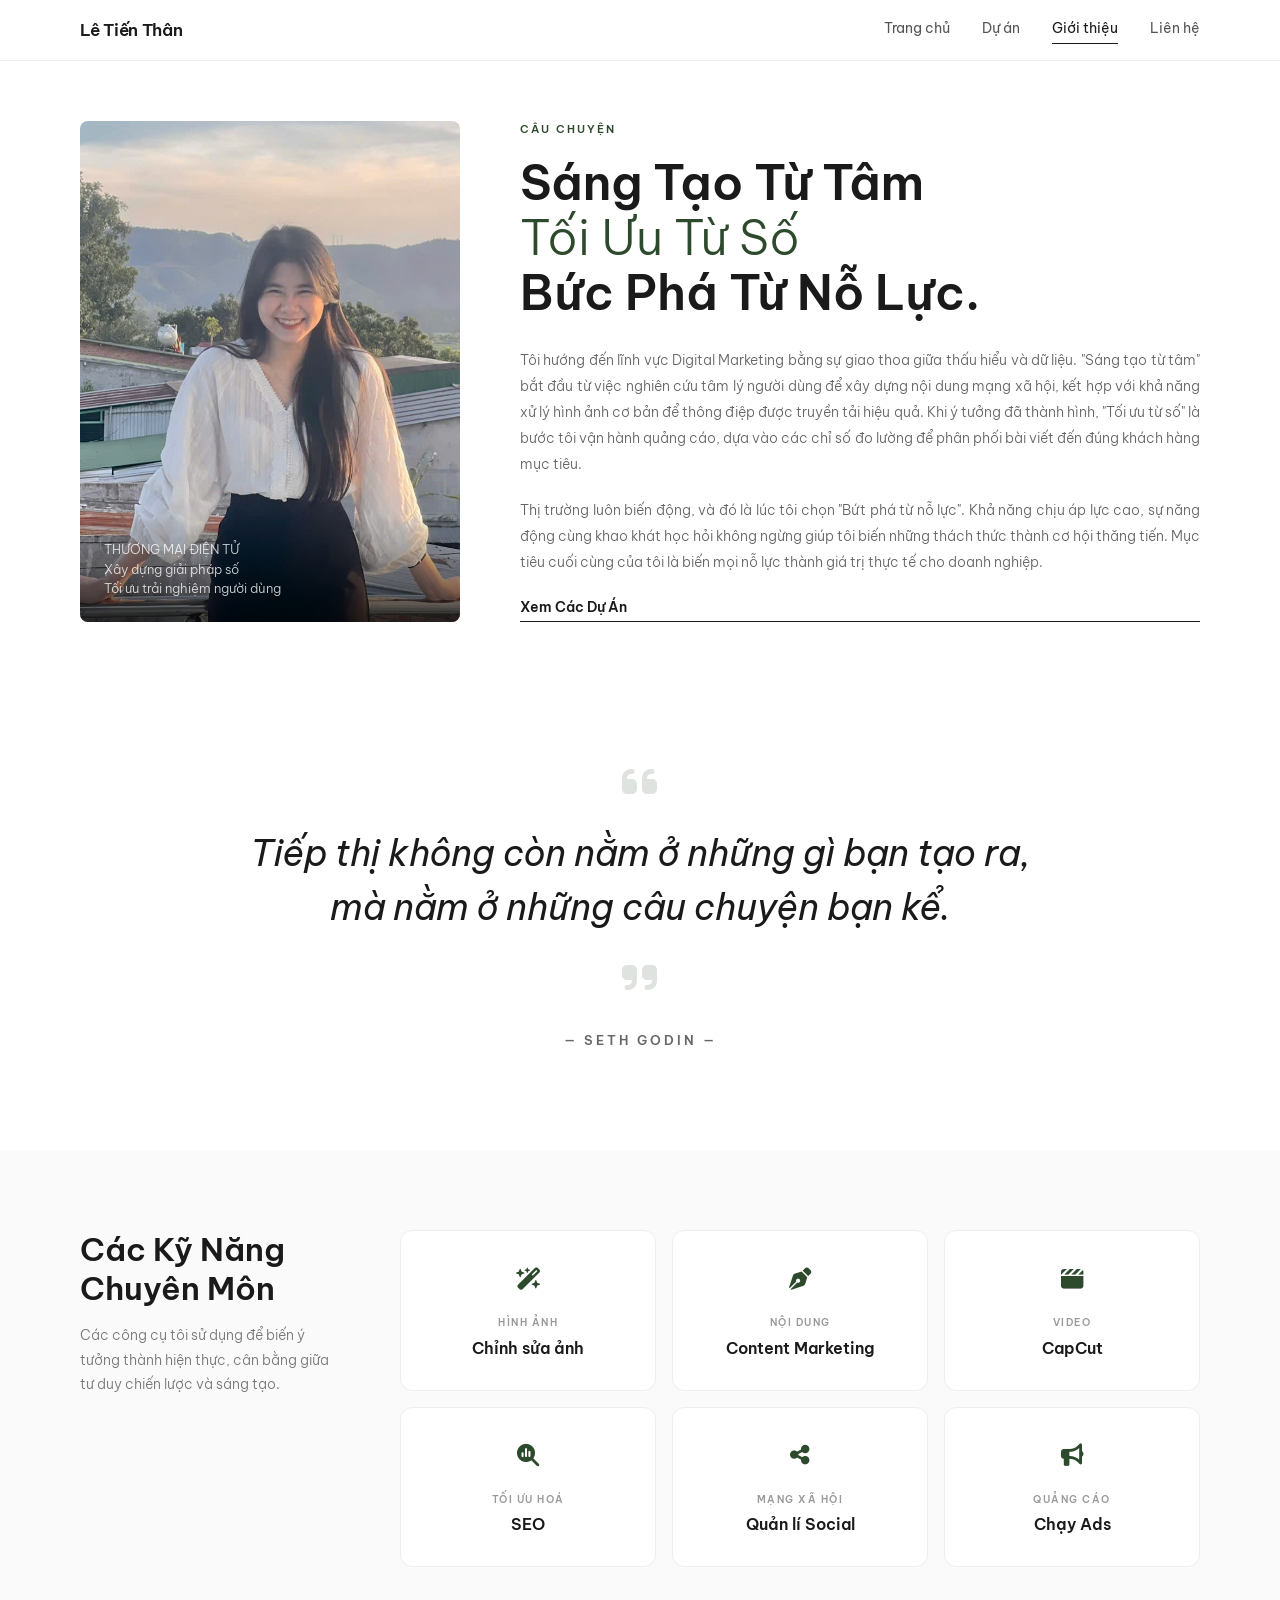
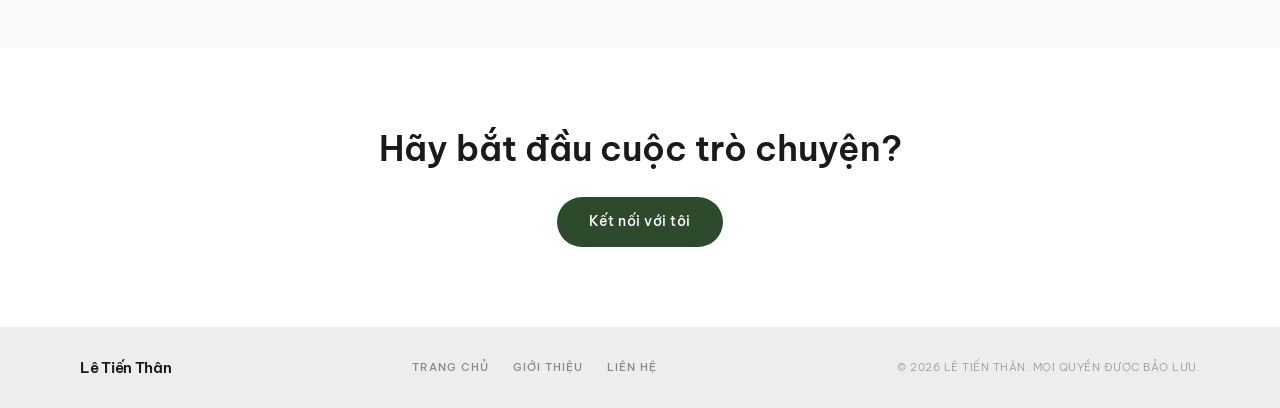
==== about.html @ c331eaaa "Update" ====
<!DOCTYPE html>
<html lang="vi">

<head>
  <meta charset="UTF-8">
  <meta name="viewport" content="width=device-width, initial-scale=1.0">
  <meta name="description" content="Giới thiệu về Lê Tiến Thân - Sinh viên Thương mại điện tử tại HCMUTE">
  <title>Lê Tiến Thân | Giới Thiệu</title>
  <link rel="stylesheet" href="https://cdnjs.cloudflare.com/ajax/libs/font-awesome/6.5.1/css/all.min.css"
    crossorigin="anonymous" referrerpolicy="no-referrer" />
  <link rel="stylesheet" href="styles.css">
  <script src="script.js" defer></script>
</head>

<body>

  <!-- HEADER -->
  <header class="header">
    <div class="container">
      <a href="index.html" class="logo">Lê Tiến Thân</a>
      <nav class="nav">
        <a href="index.html">Trang chủ</a>
        <a href="index.html#projects">Dự án</a>
        <a href="about.html" class="active">Giới thiệu</a>
        <a href="contact.html">Liên hệ</a>
      </nav>
      <button class="menu-toggle" type="button" aria-expanded="false" aria-label="Mở menu điều hướng">
        <span></span>
        <span></span>
        <span></span>
      </button>
    </div>
  </header>

  <!-- HERO ABOUT -->
  <section class="hero-about reveal">
    <div class="container">
      <div class="about-image">
        <!-- Thay ảnh: đặt file vào folder images/ và cập nhật src -->
        <img src="images/about.png" alt="Lê Tiến Thân" onerror="this.style.display='none'">
        <div class="about-image-overlay">
          <p>THƯƠNG MẠI ĐIỆN TỬ</p>
          <p>Xây dựng giải pháp số</p>
          <p>Tối ưu trải nghiệm người dùng</p>
        </div>
      </div>
      <div class="about-content">
        <span class="label-text">Câu Chuyện</span>
        <h1>Sáng Tạo Từ Tâm<br><em>Tối Ưu Từ Số</em><br>Bức Phá Từ Nỗ Lực.</h1>
        <p class="description">
          Tôi hướng đến lĩnh vực Digital Marketing bằng sự giao thoa giữa thấu hiểu và dữ liệu.
          "Sáng tạo từ tâm" bắt đầu từ việc nghiên cứu tâm lý người dùng để xây dựng nội dung mạng xã hội, kết hợp với
          khả năng xử lý hình ảnh
          cơ bản để thông điệp được truyền tải hiệu quả. Khi ý tưởng đã thành hình, "Tối ưu từ số" là bước tôi vận hành
          quảng cáo, dựa vào các chỉ số đo lường để phân phối bài viết đến đúng khách hàng mục tiêu.
        </p>
        <p class="description">
          Thị trường luôn biến động, và đó là lúc tôi chọn "Bứt phá từ nỗ lực". Khả năng chịu áp lực cao, sự năng động
          cùng khao khát học hỏi không ngừng giúp tôi biến những thách thức thành cơ hội thăng tiến.
          Mục tiêu cuối cùng của tôi là biến mọi nỗ lực thành giá trị thực tế cho doanh nghiệp.
        </p>
        <a href="index.html#projects" class="view-link">Xem Các Dự Án</a>
      </div>
    </div>
  </section>

  <!-- QUOTE MANIFESTO -->
  <section class="quote-section reveal" style="padding: 60px 0 100px; text-align: center;">
    <div class="container" style="max-width: 900px; margin: 0 auto;">
      <i class="fa-solid fa-quote-left" style="font-size: 2.5rem; color: #2d4a2d; margin-bottom: 24px; opacity: 0.15; display: block;"></i>
      <h2 style="font-family: 'Be Vietnam Pro', serif; font-size: 2.25rem; line-height: 1.5; font-weight: 400; font-style: italic; color: #1a1a1a; margin-bottom: 24px;">
        Tiếp thị không còn nằm ở những gì bạn tạo ra, mà nằm ở những câu chuyện bạn kể.
      </h2>
      <i class="fa-solid fa-quote-right" style="font-size: 2.5rem; color: #2d4a2d; margin-bottom: 32px; opacity: 0.15; display: block;"></i>
      <p style="font-size: 0.8rem; letter-spacing: 3px; text-transform: uppercase; color: #666; font-weight: 600;">— Seth Godin —</p>
    </div>
  </section>

  <!-- SKILLS -->
  <section class="skills-section reveal">
    <div class="container">
      <div class="skills-intro">
        <h2>Các Kỹ Năng Chuyên Môn</h2>
        <p>Các công cụ tôi sử dụng để biến ý tưởng thành hiện thực, cân bằng giữa tư duy chiến lược và sáng tạo.</p>
      </div>
      <div class="skills-grid">

        <div class="skill-card">
          <div class="skill-icon"><i class="fa-solid fa-wand-magic-sparkles"></i></div>
          <div class="skill-label">Hình ảnh</div>
          <div class="skill-name">Chỉnh sửa ảnh</div>
        </div>

        <div class="skill-card">
          <div class="skill-icon"><i class="fa-solid fa-pen-nib"></i></div>
          <div class="skill-label">Nội dung</div>
          <div class="skill-name">Content Marketing</div>
        </div>

        <div class="skill-card">
          <div class="skill-icon"><i class="fa-solid fa-clapperboard"></i></div>
          <div class="skill-label">Video</div>
          <div class="skill-name">CapCut</div>
        </div>

        <div class="skill-card">
          <div class="skill-icon"><i class="fa-solid fa-magnifying-glass-chart"></i></div>
          <div class="skill-label">Tối ưu hoá</div>
          <div class="skill-name">SEO</div>
        </div>

        <div class="skill-card">
          <div class="skill-icon"><i class="fa-solid fa-share-nodes"></i></div>
          <div class="skill-label">Mạng xã hội</div>
          <div class="skill-name">Quản lí Social</div>
        </div>

        <div class="skill-card">
          <div class="skill-icon"><i class="fa-solid fa-bullhorn"></i></div>
          <div class="skill-label">Quảng cáo</div>
          <div class="skill-name">Chạy Ads</div>
        </div>

      </div>
    </div>
  </section>

  <!-- CTA -->
  <section class="cta-section reveal">
    <div class="container">
      <h2>Hãy bắt đầu cuộc trò chuyện?</h2>
      <a href="contact.html" class="btn-primary">Kết nối với tôi</a>
    </div>
  </section>

  <!-- FOOTER -->
  <footer class="footer">
    <div class="container">
      <span class="footer-logo">Lê Tiến Thân</span>
      <div class="footer-links">
        <a href="index.html">Trang chủ</a>
        <a href="about.html">Giới thiệu</a>
        <a href="contact.html">Liên hệ</a>
      </div>
      <span class="footer-copyright">© 2026 LÊ TIẾN THÂN. MỌI QUYỀN ĐƯỢC BẢO LƯU.</span>
    </div>
  </footer>

  <!-- BACK TO TOP -->
  <button class="back-to-top" id="back-to-top" aria-label="Quay lại đầu trang">
    <i class="fa-solid fa-arrow-up"></i>
  </button>

</body>

</html>
---- styles.css ----
/* ===== RESET & BASE ===== */
@import url('https://fonts.googleapis.com/css2?family=Be+Vietnam+Pro:ital,wght@0,300;0,400;0,500;0,600;0,700;1,300;1,400&display=swap');

*,
*::before,
*::after {
  margin: 0;
  padding: 0;
  box-sizing: border-box;
}

html {
  scroll-behavior: smooth;
}

body {
  font-family: 'Be Vietnam Pro', sans-serif;
  font-size: 16px;
  line-height: 1.6;
  color: #1a1a1a;
  background-color: #ffffff;
  font-weight: 300;
  -webkit-font-smoothing: antialiased;
}

a {
  text-decoration: none;
  color: inherit;
  transition: color 0.3s ease;
}

img {
  max-width: 100%;
  height: auto;
  display: block;
}

ul,
ol {
  list-style: none;
}

button {
  cursor: pointer;
  border: none;
  background: none;
  font-family: inherit;
}

input,
textarea {
  font-family: inherit;
  outline: none;
}

/* ===== TYPOGRAPHY ===== */
h1,
h2,
h3,
h4,
h5,
h6 {
  font-family: 'Be Vietnam Pro', sans-serif;
  font-weight: 600;
  line-height: 1.2;
}

h1 {
  font-size: 3.5rem;
}

h2 {
  font-size: 2.5rem;
}

h3 {
  font-size: 1.5rem;
}

h4 {
  font-size: 1.125rem;
}

.serif-italic {
  font-family: 'Be Vietnam Pro', sans-serif;
  font-weight: 300;
  font-style: italic;
  color: #2d4a2d;
}

.label-text {
  font-size: 0.7rem;
  font-weight: 600;
  letter-spacing: 2px;
  text-transform: uppercase;
  color: #2d4a2d;
}

/* ===== CONTAINER ===== */
.container {
  max-width: 1200px;
  margin: 0 auto;
  padding: 0 40px;
}

/* ===== HEADER / NAV ===== */
.header {
  position: sticky;
  top: 0;
  z-index: 100;
  background: #fff;
  border-bottom: 1px solid #eee;
}

.header .container {
  display: flex;
  justify-content: space-between;
  align-items: center;
  height: 60px;
  position: relative;
}

.logo {
  font-family: 'Be Vietnam Pro', sans-serif;
  font-size: 1.05rem;
  font-weight: 600;
  letter-spacing: -0.3px;
  color: #1a1a1a;
  display: inline-block;
  white-space: nowrap;
  flex-shrink: 0;
}

.nav {
  display: flex;
  align-items: center;
  gap: 32px;
}

.nav a {
  font-size: 0.85rem;
  font-weight: 400;
  color: #555;
  position: relative;
  padding-bottom: 2px;
}

.nav a:hover,
.nav a.active {
  color: #1a1a1a;
}

.nav a.active::after {
  content: '';
  position: absolute;
  bottom: -2px;
  left: 0;
  right: 0;
  height: 1px;
  background: #1a1a1a;
}

.menu-toggle {
  display: none;
  flex-direction: column;
  align-items: center;
  justify-content: center;
  gap: 5px;
  cursor: pointer;
  width: 44px;
  height: 44px;
  padding: 0;
}

.menu-toggle span {
  width: 24px;
  height: 2px;
  background: #1a1a1a;
  transition: transform 0.3s ease, opacity 0.3s ease;
}

.header.menu-open .menu-toggle span:nth-child(1) {
  transform: translateY(7px) rotate(45deg);
}

.header.menu-open .menu-toggle span:nth-child(2) {
  opacity: 0;
}

.header.menu-open .menu-toggle span:nth-child(3) {
  transform: translateY(-7px) rotate(-45deg);
}

/* ===== HERO - HOME ===== */
.hero-home {
  padding: 80px 0 60px;
}

.hero-home .container {
  display: flex;
  justify-content: space-between;
  align-items: center;
  gap: 60px;
}

.hero-content {
  flex: 1;
  max-width: 500px;
}

.hero-content .label-text {
  margin-bottom: 16px;
  display: block;
}
.hero-content h1 .serif-italic {
  display: inline-block;
  white-space: nowrap;
}
.hero-content h1 {
  margin-bottom: 24px;
}

.hero-content p {
  font-size: 0.95rem;
  color: #666;
  line-height: 1.7;
  margin-bottom: 16px;
  text-align: justify;
  text-indent: 2em;
}

.hero-content p:last-of-type {
  margin-bottom: 32px;
}

.hero-image {
  flex: 0 0 440px;
  height: 560px;
  border-radius: 12px;
  overflow: hidden;
  background: linear-gradient(135deg, #3a5a3a, #5a7a5a);
  position: relative;
}

.hero-image img {
  width: 100%;
  height: 100%;
  object-fit: cover;
}

.hero-image-placeholder {
  width: 100%;
  height: 100%;
  display: flex;
  align-items: center;
  justify-content: center;
  color: rgba(255, 255, 255, 0.5);
  font-size: 0.9rem;
}

/* ===== BUTTONS ===== */
.btn-outline {
  display: inline-block;
  padding: 12px 28px;
  border: 1.5px solid #1a1a1a;
  border-radius: 30px;
  font-size: 0.85rem;
  font-weight: 500;
  color: #1a1a1a;
  transition: all 0.3s ease;
}

.btn-outline:hover {
  background: #2d4a2d;;
  color: #fff;
}

.btn-primary {
  display: inline-block;
  padding: 14px 32px;
  background: #2d4a2d;
  color: #fff;
  border-radius: 30px;
  font-size: 0.85rem;
  font-weight: 500;
  letter-spacing: 0.5px;
  transition: all 0.3s ease;
  border: none;
}

.btn-primary:hover {
  background: #1e361e;
  transform: translateY(-1px);
}

.btn-primary:disabled {
  opacity: 0.7;
  cursor: not-allowed;
  transform: none;
}

.btn-dark {
  display: inline-flex;
  align-items: center;
  gap: 10px;
  padding: 16px 32px;
  background: #1a1a1a;
  color: #fff;
  border-radius: 0;
  font-size: 0.75rem;
  font-weight: 600;
  letter-spacing: 2px;
  text-transform: uppercase;
  transition: all 0.3s ease;
  border: none;
}

.btn-dark:hover {
  background: #333;
}

/* ===== PROJECTS SECTION ===== */
.projects-section {
  padding: 80px 0;
}

.projects-header {
  display: flex;
  justify-content: space-between;
  align-items: center;
  margin-bottom: 48px;
}

.projects-header a {
  font-size: 0.75rem;
  font-weight: 600;
  letter-spacing: 1.5px;
  text-transform: uppercase;
  color: #2d4a2d;
}

.projects-header a:hover {
  text-decoration: underline;
}

.projects-grid {
  display: grid;
  grid-template-columns: 1fr 1fr;
  gap: 40px;
}

.project-card {
  transition: transform 0.3s ease;
}

.project-card:hover {
  transform: translateY(-4px);
}

.project-card-image {
  width: 100%;
  height: 260px;
  border-radius: 8px;
  overflow: hidden;
  margin-bottom: 20px;
  background: #e8e8e8;
  position: relative;
}

.project-card-image img {
  width: 100%;
  height: 100%;
  object-fit: cover;
}

.project-card-image .badge {
  position: absolute;
  top: 12px;
  left: 12px;
  background: rgba(0, 0, 0, 0.6);
  color: #fff;
  padding: 4px 10px;
  border-radius: 4px;
  font-size: 0.65rem;
  font-weight: 500;
  letter-spacing: 1px;
  text-transform: uppercase;
}

.project-card h3 {
  margin-bottom: 8px;
  font-family: 'Be Vietnam Pro', sans-serif;
  font-weight: 600;
}

.project-card p {
  font-size: 0.85rem;
  color: #777;
  line-height: 1.6;
  margin-bottom: 16px;
}

.project-tags {
  display: flex;
  gap: 8px;
  flex-wrap: wrap;
}

.tag {
  display: inline-flex;
  align-items: center;
  gap: 4px;
  padding: 5px 12px;
  border: 1px solid #ddd;
  border-radius: 20px;
  font-size: 0.72rem;
  color: #555;
}

.tag .dot {
  width: 6px;
  height: 6px;
  border-radius: 50%;
  background: #2d4a2d;
}

/* ===== NEWSLETTER SECTION ===== */
.newsletter-section {
  padding: 60px 0;
  background: #f5f5f0;
  margin: 0;
}

.newsletter-section .container {
  max-width: 600px;
}

.newsletter-section h2 {
  font-size: 2rem;
  margin-bottom: 12px;
}

.newsletter-section p {
  font-size: 0.9rem;
  color: #777;
  margin-bottom: 32px;
}

.newsletter-form {
  display: flex;
  gap: 12px;
}

.newsletter-form input {
  flex: 1;
  padding: 14px 20px;
  border: 1px solid #ccc;
  border-radius: 30px;
  font-size: 0.85rem;
  background: #fff;
}

.newsletter-form input::placeholder {
  color: #aaa;
}

/* ===== FOOTER ===== */
.footer {
  padding: 28px 0;
  border-top: 1px solid #eee;
  background: #eceeec;
}

.footer .container {
  display: flex;
  justify-content: space-between;
  align-items: center;
  flex-wrap: wrap;
  gap: 16px;
}

.footer-logo {
  font-family: 'Be Vietnam Pro', sans-serif;
  font-size: 0.95rem;
  font-weight: 600;
  letter-spacing: -0.3px;
}

.footer-links {
  display: flex;
  gap: 24px;
}

.footer-links a {
  font-size: 0.7rem;
  font-weight: 500;
  letter-spacing: 1px;
  text-transform: uppercase;
  color: #888;
}

.footer-links a:hover {
  color: #1a1a1a;
}

.footer-copyright {
  font-size: 0.7rem;
  color: #999;
  letter-spacing: 0.5px;
}

/* ===== ABOUT PAGE - HERO ===== */
.hero-about {
  padding: 60px 0 80px;
}

.hero-about .container {
  display: flex;
  gap: 60px;
  align-items: stretch;
}

.about-image {
  flex: 0 0 380px;
  border-radius: 8px;
  overflow: hidden;
  background: linear-gradient(135deg, #555, #888);
  min-height: 450px;
  position: relative;
}

.about-image img {
  width: 100%;
  height: 100%;
  object-fit: cover;
}

.about-image-overlay {
  position: absolute;
  bottom: 0;
  left: 0;
  right: 0;
  padding: 24px;
  background: linear-gradient(transparent, rgba(0, 0, 0, 0.7));
  color: #fff;
}

.about-image-overlay p {
  font-size: 0.8rem;
  color: rgba(255, 255, 255, 0.8);
  line-height: 1.5;
}

.about-content {
  flex: 1;
  display: flex;
  flex-direction: column;
  justify-content: center;
}

.about-content .label-text {
  margin-bottom: 16px;
  display: block;
}

.about-content h1 {
  font-size: 3rem;
  margin-bottom: 28px;
  line-height: 1.15;
}

.about-content h1 em {
  color: #2d4a2d;
  font-style: normal;
  font-weight: 300;
}

.about-content .description {
  font-size: 0.9rem;
  color: #666;
  line-height: 1.8;
  margin-bottom: 20px;
  text-align: justify;
}

.about-content .view-link {
  font-size: 0.9rem;
  color: #1a1a1a;
  font-weight: 600;
  border-bottom: 1.5px solid #1a1a1a;
  padding-bottom: 2px;
  text-decoration: none;
}

.about-content .view-link:hover {
  color: #2d4a2d;
}

/* ===== SKILLS SECTION ===== */
.skills-section {
  padding: 80px 0;
  background: #fafafa;
}

.skills-section .container {
  display: flex;
  gap: 60px;
  align-items: flex-start;
}

.skills-intro {
  flex: 0 0 260px;
}

.skills-intro h2 {
  font-size: 2rem;
  margin-bottom: 16px;
}

.skills-intro p {
  font-size: 0.9rem;
  color: #777;
  line-height: 1.7;
}

.skills-grid {
  flex: 1;
  display: grid;
  grid-template-columns: repeat(3, 1fr);
  gap: 16px;
}

.skill-card {
  background: #fff;
  border: 1px solid #eee;
  border-radius: 12px;
  padding: 28px;
  transition: all 0.3s ease;
  text-align: center;
}

.skill-card:hover {
  border-color: #ccc;
  transform: translateY(-2px);
  box-shadow: 0 4px 16px rgba(0, 0, 0, 0.06);
}

.skill-icon {
  width: 40px;
  height: 40px;
  display: flex;
  align-items: center;
  justify-content: center;
  margin: 0 auto 16px;
  font-size: 1.4rem;
  color: #2d4a2d;
}

.skill-card .skill-label {
  font-size: 0.65rem;
  font-weight: 600;
  letter-spacing: 1.5px;
  text-transform: uppercase;
  color: #999;
  margin-bottom: 4px;
}

.skill-card .skill-name {
  font-size: 1rem;
  font-weight: 600;
  color: #1a1a1a;
}

/* ===== CTA SECTION ===== */
.cta-section {
  padding: 80px 0;
  text-align: center;
}

.cta-section h2 {
  font-size: 2.2rem;
  margin-bottom: 28px;
}

/* ===== CONTACT PAGE - HERO ===== */
.hero-contact {
  padding: 60px 0 40px;
}

.hero-contact h1 {
  font-size: 3.5rem;
  margin-bottom: 20px;
}

.hero-contact h1 em {
  color: #2d4a2d;
}

.hero-contact p {
  font-size: 0.9rem;
  color: #666;
  max-width: 400px;
  line-height: 1.7;
}

/* ===== CONTACT FORM SECTION ===== */
.contact-section {
  padding: 40px 0 60px;
}

.contact-section .container {
  display: flex;
  gap: 60px;
}

.contact-info {
  flex: 0 0 240px;
  align-self: flex-start;
}
.contact-info {
    grid-template-columns: 1fr;
  }
.contact-block {
  margin-bottom: 36px;
}

.contact-block .label-text {
  margin-bottom: 12px;
  display: block;
}

.contact-block h3 {
  font-family: 'Be Vietnam Pro', sans-serif;
  font-size: 1.1rem;
  font-weight: 600;
  margin-bottom: 4px;
}

.contact-block p {
  font-size: 0.85rem;
  color: #777;
  line-height: 1.5;
}

.social-icons {
  display: flex;
  gap: 12px;
}

.social-icon {
  width: 40px;
  height: 40px;
  border: 1px solid #ddd;
  border-radius: 50%;
  display: flex;
  align-items: center;
  justify-content: center;
  font-size: 0.85rem;
  color: #555;
  transition: all 0.3s ease;
}

.social-icon:hover {
  border-color: #2d4a2d;
  color: #2d4a2d;
  background: #f0f5f0;
}

.contact-content {
  flex: 1;
  display: flex;
  flex-direction: column;
  gap: 24px;
}

.contact-form {
  padding: 32px;
  background: #f8f7f1;
  border: 1px solid #ece8da;
  border-radius: 16px;
}

.contact-form-intro {
  margin-bottom: 24px;
}

.contact-form-intro .label-text {
  display: block;
  margin-bottom: 12px;
}

.contact-form-intro h2 {
  font-size: 2rem;
  margin-bottom: 12px;
}

.contact-form-intro p {
  font-size: 0.9rem;
  color: #666;
  line-height: 1.7;
  max-width: 680px;
}

.form-grid {
  display: grid;
  grid-template-columns: repeat(2, minmax(0, 1fr));
  gap: 16px;
}

.form-field {
  display: flex;
  flex-direction: column;
  gap: 8px;
}

.form-field span {
  font-size: 0.8rem;
  font-weight: 500;
  color: #444;
}

.form-field input,
.form-field textarea {
  width: 100%;
  padding: 14px 16px;
  border: 1px solid #d9d4c5;
  border-radius: 12px;
  background: #fff;
  color: #1a1a1a;
  font-size: 0.92rem;
  transition: border-color 0.3s ease, box-shadow 0.3s ease;
}

.form-field input::placeholder,
.form-field textarea::placeholder {
  color: #a0a0a0;
}

.form-field input:focus,
.form-field textarea:focus {
  border-color: #2d4a2d;
  box-shadow: 0 0 0 3px rgba(45, 74, 45, 0.08);
}

.form-field textarea {
  min-height: 170px;
  resize: vertical;
}

.form-field-full {
  grid-column: 1 / -1;
}

.hidden-field {
  position: absolute;
  left: -9999px;
  width: 1px;
  height: 1px;
  overflow: hidden;
}

.form-actions {
  display: flex;
  align-items: center;
  gap: 16px;
  flex-wrap: wrap;
  margin-top: 24px;
}

.form-note {
  font-size: 0.85rem;
  color: #666;
}

.form-status {
  min-height: 24px;
  margin-top: 16px;
  font-size: 0.9rem;
  font-weight: 500;
}

.form-status[data-state="pending"] {
  color: #666;
}

.form-status[data-state="success"] {
  color: #2d4a2d;
}

.form-status[data-state="error"] {
  color: #9f2f2f;
}

.contact-cards {
  display: grid;
  grid-template-columns: repeat(3, minmax(0, 1fr));
  gap: 16px;
}

.contact-action-card {
  display: flex;
  flex-direction: column;
  align-items: flex-start;
  min-height: 220px;
  padding: 32px 24px;
  background: #fff;
  border: 1px solid #eee;
  border-radius: 12px;
  text-decoration: none;
  color: inherit;
  transition: all 0.3s ease;
}

.contact-action-card:hover {
  border-color: #2d4a2d;
  transform: translateY(-3px);
  box-shadow: 0 8px 24px rgba(0, 0, 0, 0.06);
}

.contact-card-icon {
  width: 48px;
  height: 48px;
  display: flex;
  align-items: center;
  justify-content: center;
  background: #f5f5f0;
  border-radius: 10px;
  margin-bottom: 20px;
  color: #2d4a2d;
}

.contact-action-card h3 {
  font-family: 'Be Vietnam Pro', sans-serif;
  font-size: 1rem;
  font-weight: 600;
  margin-bottom: 4px;
}

.contact-action-card p {
  font-size: 0.8rem;
  color: #888;
  margin-bottom: 20px;
  line-height: 1.4;
}

.contact-card-cta {
  margin-top: auto;
  font-size: 0.75rem;
  font-weight: 600;
  color: #2d4a2d;
  letter-spacing: 0.5px;
}

/* ===== AVAILABILITY SECTION ===== */
.availability-section {
  padding: 0 0 80px;
}

.availability-section .container {
  display: flex;
  gap: 0;
  align-items: stretch;
}

.availability-image {
  flex: 0 0 50%;
  min-height: 350px;
  background: linear-gradient(135deg, #c0c0c0, #a0a0a0);
  position: relative;
}

.availability-image img {
  width: 100%;
  height: 100%;
  object-fit: cover;
}

.availability-content {
  flex: 1;
  display: flex;
  flex-direction: column;
  justify-content: center;
  padding: 40px 60px;
}

.availability-content .label-text {
  margin-bottom: 16px;
  display: block;
}

.availability-content h2 {
  font-size: 2rem;
  margin-bottom: 20px;
  line-height: 1.3;
}

.availability-content p {
  font-size: 0.9rem;
  color: #777;
  line-height: 1.7;
}

/* ===== FORM OVERLAY / LOADING ===== */
.contact-form {
  position: relative;
}

.form-overlay {
  display: none;
  position: absolute;
  inset: 0;
  background: rgba(248, 247, 241, 0.92);
  border-radius: 16px;
  z-index: 10;
  flex-direction: column;
  align-items: center;
  justify-content: center;
  gap: 16px;
  backdrop-filter: blur(2px);
}

.form-overlay.show {
  display: flex;
}

.form-spinner {
  width: 36px;
  height: 36px;
  border: 3px solid #e0ddd0;
  border-top-color: #2d4a2d;
  border-radius: 50%;
  animation: spin 0.8s linear infinite;
}

@keyframes spin {
  to {
    transform: rotate(360deg);
  }
}

.form-overlay p {
  font-size: 0.9rem;
  color: #555;
  font-weight: 500;
}

/* ===== FIELD VALIDATION ===== */
.field-error {
  border-color: #d44 !important;
  box-shadow: 0 0 0 3px rgba(221, 68, 68, 0.1) !important;
}

@keyframes shake {

  0%,
  100% {
    transform: translateX(0);
  }

  20% {
    transform: translateX(-6px);
  }

  40% {
    transform: translateX(6px);
  }

  60% {
    transform: translateX(-4px);
  }

  80% {
    transform: translateX(4px);
  }
}

.shake {
  animation: shake 0.5s ease;
}

/* ===== TOAST NOTIFICATION ===== */
.toast-notification {
  position: fixed;
  bottom: 32px;
  right: 32px;
  display: flex;
  align-items: flex-start;
  gap: 12px;
  padding: 16px 20px;
  background: #fff;
  border: 1px solid #e0e0e0;
  border-left: 4px solid #2d4a2d;
  border-radius: 12px;
  box-shadow: 0 8px 32px rgba(0, 0, 0, 0.12);
  z-index: 1000;
  max-width: 380px;
  transform: translateX(120%);
  opacity: 0;
  transition: transform 0.4s cubic-bezier(0.22, 1, 0.36, 1), opacity 0.4s ease;
  pointer-events: none;
}

.toast-notification.show {
  transform: translateX(0);
  opacity: 1;
  pointer-events: auto;
}

.toast-icon {
  font-size: 1.4rem;
  color: #2d4a2d;
  flex-shrink: 0;
  margin-top: 2px;
}

.toast-content strong {
  display: block;
  font-size: 0.9rem;
  margin-bottom: 4px;
  color: #1a1a1a;
}

.toast-content p {
  font-size: 0.8rem;
  color: #666;
  line-height: 1.4;
  margin: 0;
}

.toast-close {
  background: none;
  border: none;
  font-size: 1rem;
  color: #999;
  cursor: pointer;
  padding: 4px;
  flex-shrink: 0;
  transition: color 0.2s ease;
}

.toast-close:hover {
  color: #333;
}

/* ===== SCROLL REVEAL ===== */
.reveal {
  opacity: 0;
  transform: translateY(30px);
  transition: opacity 0.7s cubic-bezier(0.22, 1, 0.36, 1), transform 0.7s cubic-bezier(0.22, 1, 0.36, 1);
}

.reveal.revealed {
  opacity: 1;
  transform: translateY(0);
}

/* ===== BACK TO TOP ===== */
.back-to-top {
  position: fixed;
  bottom: 32px;
  right: 32px;
  width: 44px;
  height: 44px;
  border-radius: 50%;
  background: #2d4a2d;
  color: #fff;
  border: none;
  cursor: pointer;
  display: flex;
  align-items: center;
  justify-content: center;
  font-size: 1rem;
  box-shadow: 0 4px 12px rgba(45, 74, 45, 0.3);
  opacity: 0;
  visibility: hidden;
  transform: translateY(16px);
  transition: all 0.3s ease;
  z-index: 90;
}

.back-to-top.show {
  opacity: 1;
  visibility: visible;
  transform: translateY(0);
}

.back-to-top:hover {
  background: #1e361e;
  transform: translateY(-2px);
  box-shadow: 0 6px 20px rgba(45, 74, 45, 0.4);
}

/* ===== RESPONSIVE ===== */
@media (max-width: 992px) {
  h1 {
    font-size: 2.5rem;
  }

  h2 {
    font-size: 2rem;
  }

  .hero-home .container {
    flex-direction: column;
  }

  .hero-image {
    flex: none;
    width: min(100%, 420px);
    height: 560px;
    margin: 0 auto;
  }

  .projects-grid {
    grid-template-columns: 1fr;
  }

  .hero-about .container {
    flex-direction: column;
  }

  .about-image {
    flex: none;
    width: 100%;
    min-height: 350px;
  }

  .skills-section .container {
    flex-direction: column;
  }

  .skills-intro {
    flex: none;
  }

  .contact-section .container {
    flex-direction: column;
  }

  .contact-cards {
    grid-template-columns: repeat(2, minmax(0, 1fr));
  }

  .availability-section .container {
    flex-direction: column;
  }

  .availability-image {
    min-height: 250px;
  }

  .availability-content {
    padding: 32px 20px;
  }
}

@media (max-width: 768px) {
  .container {
    padding: 0 20px;
  }

  h1 {
    font-size: 2rem;
  }

  .nav {
    display: none;
  }

  .menu-toggle {
    display: flex;
  }

  .header .container {
    height: auto;
    min-height: 60px;
    flex-wrap: wrap;
    padding-top: 8px;
    padding-bottom: 8px;
  }

  .nav {
    order: 3;
    width: 100%;
    flex-direction: column;
    align-items: flex-start;
    gap: 16px;
    padding-top: 16px;
    padding-bottom: 16px;
    margin-top: 12px;
    border-top: 1px solid #eee;
  }

  .header.menu-open .nav {
    display: flex;
  }

  .hero-home {
    padding: 48px 0 40px;
  }

  .hero-image {
    width: min(100%, 360px);
    height: 500px;
  }

  .hero-contact h1 {
    font-size: 2.2rem;
  }

  .contact-form-intro h2 {
    font-size: 1.5rem;
  }

  .skills-grid {
    grid-template-columns: repeat(2, 1fr);
  }

  .skill-card {
    padding: 20px;
  }

  .form-grid {
    grid-template-columns: 1fr;
  }

  .form-field-full {
    grid-column: auto;
  }

  .contact-form {
    padding: 24px 20px;
  }

  .contact-cards {
    grid-template-columns: 1fr;
  }

  .contact-action-card {
    min-height: auto;
    padding: 24px 20px;
  }

  .cta-section h2 {
    font-size: 1.6rem;
  }

  .footer .container {
    flex-direction: column;
    text-align: center;
  }

  .footer-links {
    justify-content: center;
  }

  .toast-notification {
    left: 16px;
    right: 16px;
    bottom: 16px;
    max-width: none;
  }

  .back-to-top {
    bottom: 20px;
    right: 20px;
    width: 40px;
    height: 40px;
  }

  .project-meta {
    gap: 16px;
  }
}

@media (max-width: 480px) {
  h1 {
    font-size: 1.7rem;
  }

  h2 {
    font-size: 1.5rem;
  }

  .container {
    padding: 0 16px;
  }

  .hero-home {
    padding: 32px 0;
  }

  .hero-content p {
    font-size: 0.88rem;
  }

  .hero-image {
    width: min(100%, 300px);
    height: 420px;
  }

  .skills-grid {
    grid-template-columns: repeat(2, 1fr);
    gap: 10px;
  }

  .skill-card {
    padding: 16px;
  }

  .skill-icon {
    font-size: 1.2rem;
    margin-bottom: 10px;
  }

  .skill-card .skill-name {
    font-size: 0.88rem;
  }

  .project-card-image {
    height: 180px;
  }

  .projects-section,
  .skills-section,
  .cta-section {
    padding: 48px 0;
  }

  .about-image {
    min-height: 280px;
  }

  .about-content h1 {
    font-size: 2rem;
  }

  .availability-image {
    min-height: 200px;
  }

  .btn-outline,
  .btn-primary {
    padding: 12px 24px;
    font-size: 0.82rem;
  }

  .form-actions {
    flex-direction: column;
    align-items: flex-start;
  }
}

@media (max-width: 375px) {
  .skills-grid {
    grid-template-columns: 1fr 1fr;
    gap: 8px;
  }

  .skill-card {
    padding: 14px;
  }

  .hero-contact h1 {
    font-size: 1.8rem;
  }

  .contact-form {
    padding: 20px 16px;
  }
}

/* Safe area for notched phones */
@supports (padding: env(safe-area-inset-bottom)) {
  .footer {
    padding-bottom: calc(28px + env(safe-area-inset-bottom));
  }

  .back-to-top {
    bottom: calc(20px + env(safe-area-inset-bottom));
  }

  .toast-notification {
    bottom: calc(32px + env(safe-area-inset-bottom));
  }
}

/* ===== PROJECT DETAIL PAGES ===== */
.project-detail-hero {
  padding: 60px 0 40px;
}

.back-link {
  display: inline-block;
  font-size: 0.8rem;
  color: #888;
  margin-bottom: 24px;
  transition: color 0.3s ease;
}

.back-link:hover {
  color: #2d4a2d;
}

.project-detail-hero .label-text {
  display: block;
  margin-bottom: 12px;
}

.project-detail-hero h1 {
  font-size: 3rem;
  margin-bottom: 20px;
}

.project-detail-subtitle {
  font-size: 0.95rem;
  color: #666;
  max-width: 600px;
  line-height: 1.7;
  margin-bottom: 36px;
}

.project-meta {
  display: flex;
  gap: 48px;
  padding-top: 24px;
  border-top: 1px solid #eee;
}

.meta-item {
  display: flex;
  flex-direction: column;
  gap: 4px;
}

.meta-label {
  font-size: 0.65rem;
  font-weight: 600;
  letter-spacing: 1.5px;
  text-transform: uppercase;
  color: #999;
}

.meta-value {
  font-size: 0.9rem;
  font-weight: 500;
  color: #1a1a1a;
}

.project-detail-cover {
  padding: 40px 0;
}

.project-cover-image {
  width: 100%;
  height: auto;
  border-radius: 12px;
  overflow: hidden;
  display: flex;
  background: linear-gradient(135deg, #e0e0e0, #c8c8c8);
}

.project-cover-image img {
  width: 100%;
  height: auto;
  display: block;
}

.project-detail-content {
  padding: 40px 0;
  border-top: 1px solid #f0f0f0;
}

.content-grid {
  display: flex;
  gap: 60px;
}

.content-sidebar {
  flex: 0 0 200px;
}

.content-sidebar h3 {
  font-size: 1.1rem;
  font-weight: 600;
  color: #1a1a1a;
}

.content-main {
  flex: 1;
}

.content-main p {
  font-size: 0.9rem;
  color: #555;
  line-height: 1.8;
  margin-bottom: 16px;
}

.detail-list {
  list-style: none;
  padding: 0;
}

.detail-list li {
  font-size: 0.9rem;
  color: #555;
  line-height: 1.8;
  margin-bottom: 16px;
  padding-left: 20px;
  position: relative;
}

.detail-list li::before {
  content: '';
  position: absolute;
  left: 0;
  top: 10px;
  width: 6px;
  height: 6px;
  border-radius: 50%;
  background: #2d4a2d;
}

.detail-list li strong {
  color: #1a1a1a;
  font-weight: 600;
}

.cta-section h2 a {
  color: #1a1a1a;
  transition: color 0.3s ease;
}

.cta-section h2 a:hover {
  color: #2d4a2d;
}

a.project-card {
  display: block;
  text-decoration: none;
  color: inherit;
}

/* EMAIL MOCKUP RESPONSIVE CLASSES */
.figma-showcase {
  display: flex;
  flex-direction: column;
  gap: 56px;
  margin-top: 24px;
}

/* STANDARD SHOWCASE ITEM CLASSES */
.figma-item-header {
  font-size: 1.25rem;
  font-weight: 600;
  margin-bottom: 8px;
}

.figma-item-desc {
  margin-bottom: 16px;
  color: var(--text-secondary);
  line-height: 1.6;
}

.result-img-wrapper {
  width: 100%;
  max-width: 600px;
  margin: 0 auto;
  text-align: center;
  padding: 0;
}

.result-img-wrapper img {
  width: 100%;
  height: auto;
  display: block;
  margin: 0 auto;
  border-radius: 8px;
  box-shadow: 0 4px 15px rgba(0,0,0,0.08);
  transition: transform 0.3s ease;
}

.result-img-wrapper img:hover {
  transform: translateY(-4px);
}

.email-mockup-wrapper {
  width: 100%;
  max-width: 320px; /* Frame perfectly fits the image max size */
  margin: 0 auto;
  text-align: center;
  padding: 0;
}

.email-mockup-img {
  width: 100%; /* Fill the frame exactly */
  height: auto;
  margin: 0 auto;
  display: block;
  filter: drop-shadow(0 10px 25px rgba(0,0,0,0.12));
  transition: transform 0.3s ease;
}

.email-mockup-img:hover {
  transform: translateY(-4px);
}

@media (max-width: 768px) {
  .email-mockup-wrapper {
     max-width: 280px; /* Slightly smaller frame on phones */
  }
  .email-mockup-img {
    filter: drop-shadow(0 6px 15px rgba(0,0,0,0.08));
  }
}


@media (max-width: 992px) {
  .project-meta {
    flex-wrap: wrap;
    gap: 24px;
  }

  .content-grid {
    flex-direction: column;
    gap: 20px;
  }

  .content-sidebar {
    flex: none;
  }
}

@media (max-width: 768px) {
  .project-detail-hero h1 {
    font-size: 2rem;
  }
}

/* ===== RESULTS & STATISTICS ===== */
.stats-grid {
  display: grid;
  grid-template-columns: repeat(auto-fit, minmax(130px, 1fr));
  gap: 20px;
  margin-bottom: 32px;
}

.stat-card {
  background: #fff;
  padding: 24px 16px;
  border-radius: 12px;
  text-align: center;
  border: 1px solid #eaeaea;
  transition: transform 0.3s ease, box-shadow 0.3s ease, border-color 0.3s;
}

.stat-card:hover {
  transform: translateY(-4px);
  box-shadow: 0 10px 24px rgba(0,0,0,0.06);
  border-color: #2d4a2d;
}

.stat-number {
  font-family: 'Be Vietnam Pro', sans-serif;
  font-size: 2rem;
  font-weight: 700;
  color: #2d4a2d;
  margin-bottom: 8px;
  line-height: 1.1;
}

.stat-label {
  font-size: 0.75rem;
  font-weight: 600;
  color: #777;
  text-transform: uppercase;
  letter-spacing: 0.5px;
}

.results-gallery {
  display: grid;
  grid-template-columns: repeat(2, 1fr);
  gap: 20px;
}

.result-img-wrapper {
  position: relative;
  background: #f8f8f8;
  border-radius: 8px;
  overflow: hidden;
  border: 1px solid #f0f0f0;
}

.result-img-wrapper img {
  width: 100%;
  height: auto;
  display: block;
  transition: transform 0.4s ease;
  position: relative;
  z-index: 2;
}

.result-img-wrapper:hover img {
  transform: scale(1.03);
}

.img-placeholder-text {
  position: absolute;
  inset: 0;
  display: flex;
  align-items: center;
  justify-content: center;
  color: #a0a0a0;
  font-size: 0.85rem;
  z-index: 1;
}

.design-gallery {
  display: grid;
  grid-template-columns: repeat(auto-fill, minmax(220px, 1fr));
  gap: 24px;
}

.design-item {
  position: relative;
  background: #fdfdfd;
  border-radius: 12px;
  overflow: hidden;
  border: 1px solid #eaeaea;
  box-shadow: 0 4px 16px rgba(0,0,0,0.03);
  transition: transform 0.3s ease, box-shadow 0.3s ease;
  aspect-ratio: 1 / 1;
}

.design-item:hover {
  transform: translateY(-6px);
  box-shadow: 0 12px 24px rgba(0,0,0,0.08);
  border-color: #2d4a2d;
}

.design-item img {
  width: 100%;
  height: 100%;
  object-fit: cover;
  display: block;
  transition: transform 0.5s cubic-bezier(0.25, 0.46, 0.45, 0.94);
  position: relative;
  z-index: 2;
}

.design-item:hover img {
  transform: scale(1.08);
}

.design-info {
  position: absolute;
  bottom: 0;
  left: 0;
  right: 0;
  background: linear-gradient(transparent, rgba(0,0,0,0.85));
  padding: 30px 20px 16px;
  color: #fff;
  transform: translateY(100%);
  transition: transform 0.3s ease;
  z-index: 3;
}

.design-item:hover .design-info {
  transform: translateY(0);
}

.design-info h4 {
  font-size: 0.95rem;
  font-weight: 600;
  margin-bottom: 4px;
  color: #fff;
}

.design-info p {
  font-size: 0.75rem;
  color: #ddd;
  margin: 0;
}

@media (max-width: 576px) {
  .results-gallery {
    grid-template-columns: 1fr;
  }
  .stats-grid {
    grid-template-columns: 1fr 1fr;
  }
  .design-gallery {
    grid-template-columns: repeat(2, 1fr);
    gap: 16px;
  }
}

@media (max-width: 400px) {
  .design-gallery {
    grid-template-columns: 1fr;
  }
}
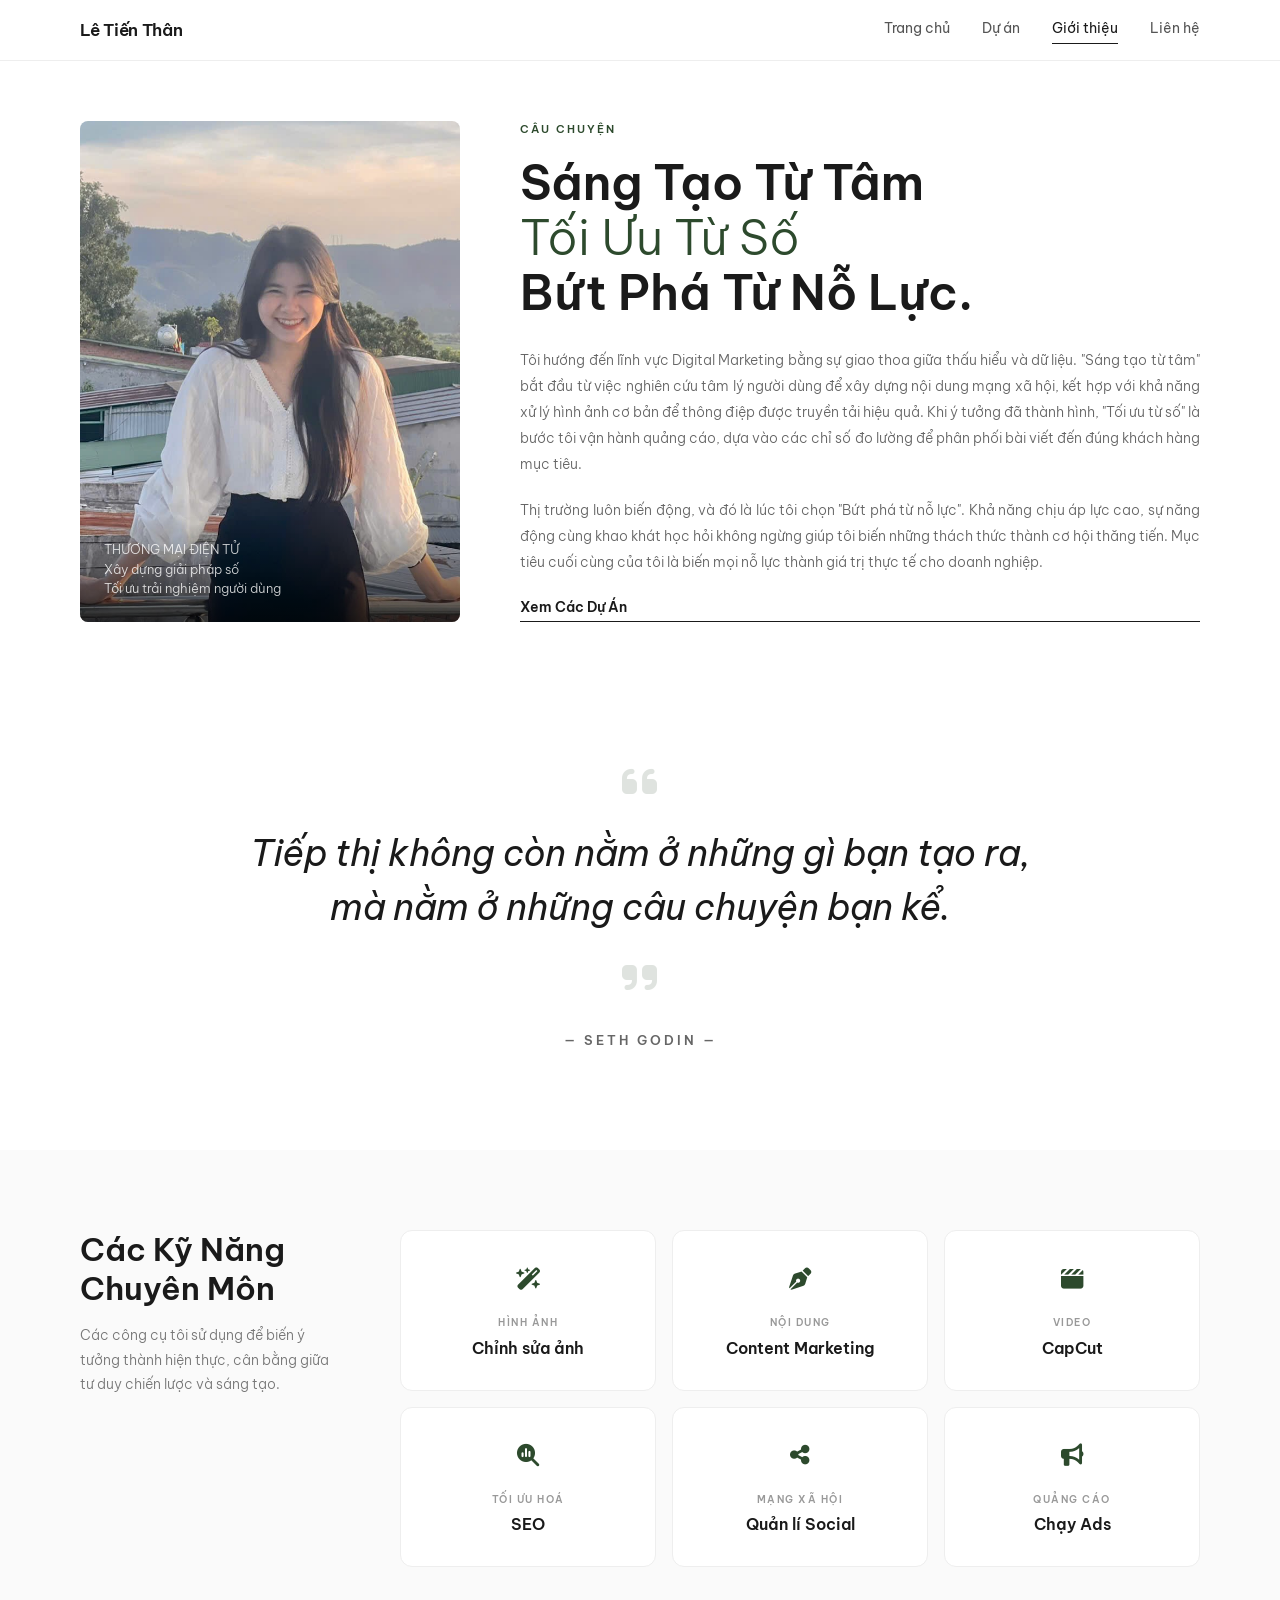
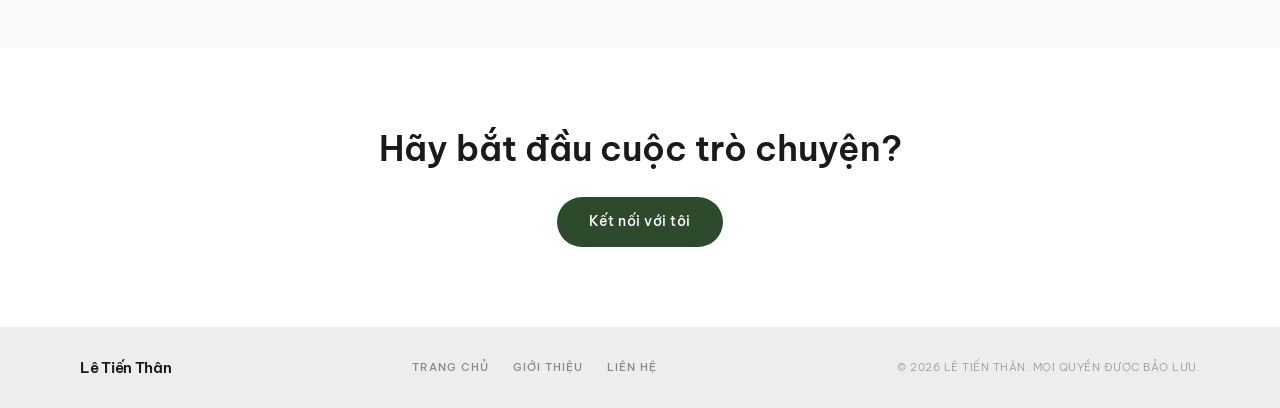
==== commit cdc07734: "sửa chính tả" ====
--- a/about.html
+++ b/about.html
@@ -46,7 +46,7 @@
       </div>
       <div class="about-content">
         <span class="label-text">Câu Chuyện</span>
-        <h1>Sáng Tạo Từ Tâm<br><em>Tối Ưu Từ Số</em><br>Bức Phá Từ Nỗ Lực.</h1>
+        <h1>Sáng Tạo Từ Tâm<br><em>Tối Ưu Từ Số</em><br>Bứt Phá Từ Nỗ Lực.</h1>
         <p class="description">
           Tôi hướng đến lĩnh vực Digital Marketing bằng sự giao thoa giữa thấu hiểu và dữ liệu.
           "Sáng tạo từ tâm" bắt đầu từ việc nghiên cứu tâm lý người dùng để xây dựng nội dung mạng xã hội, kết hợp với
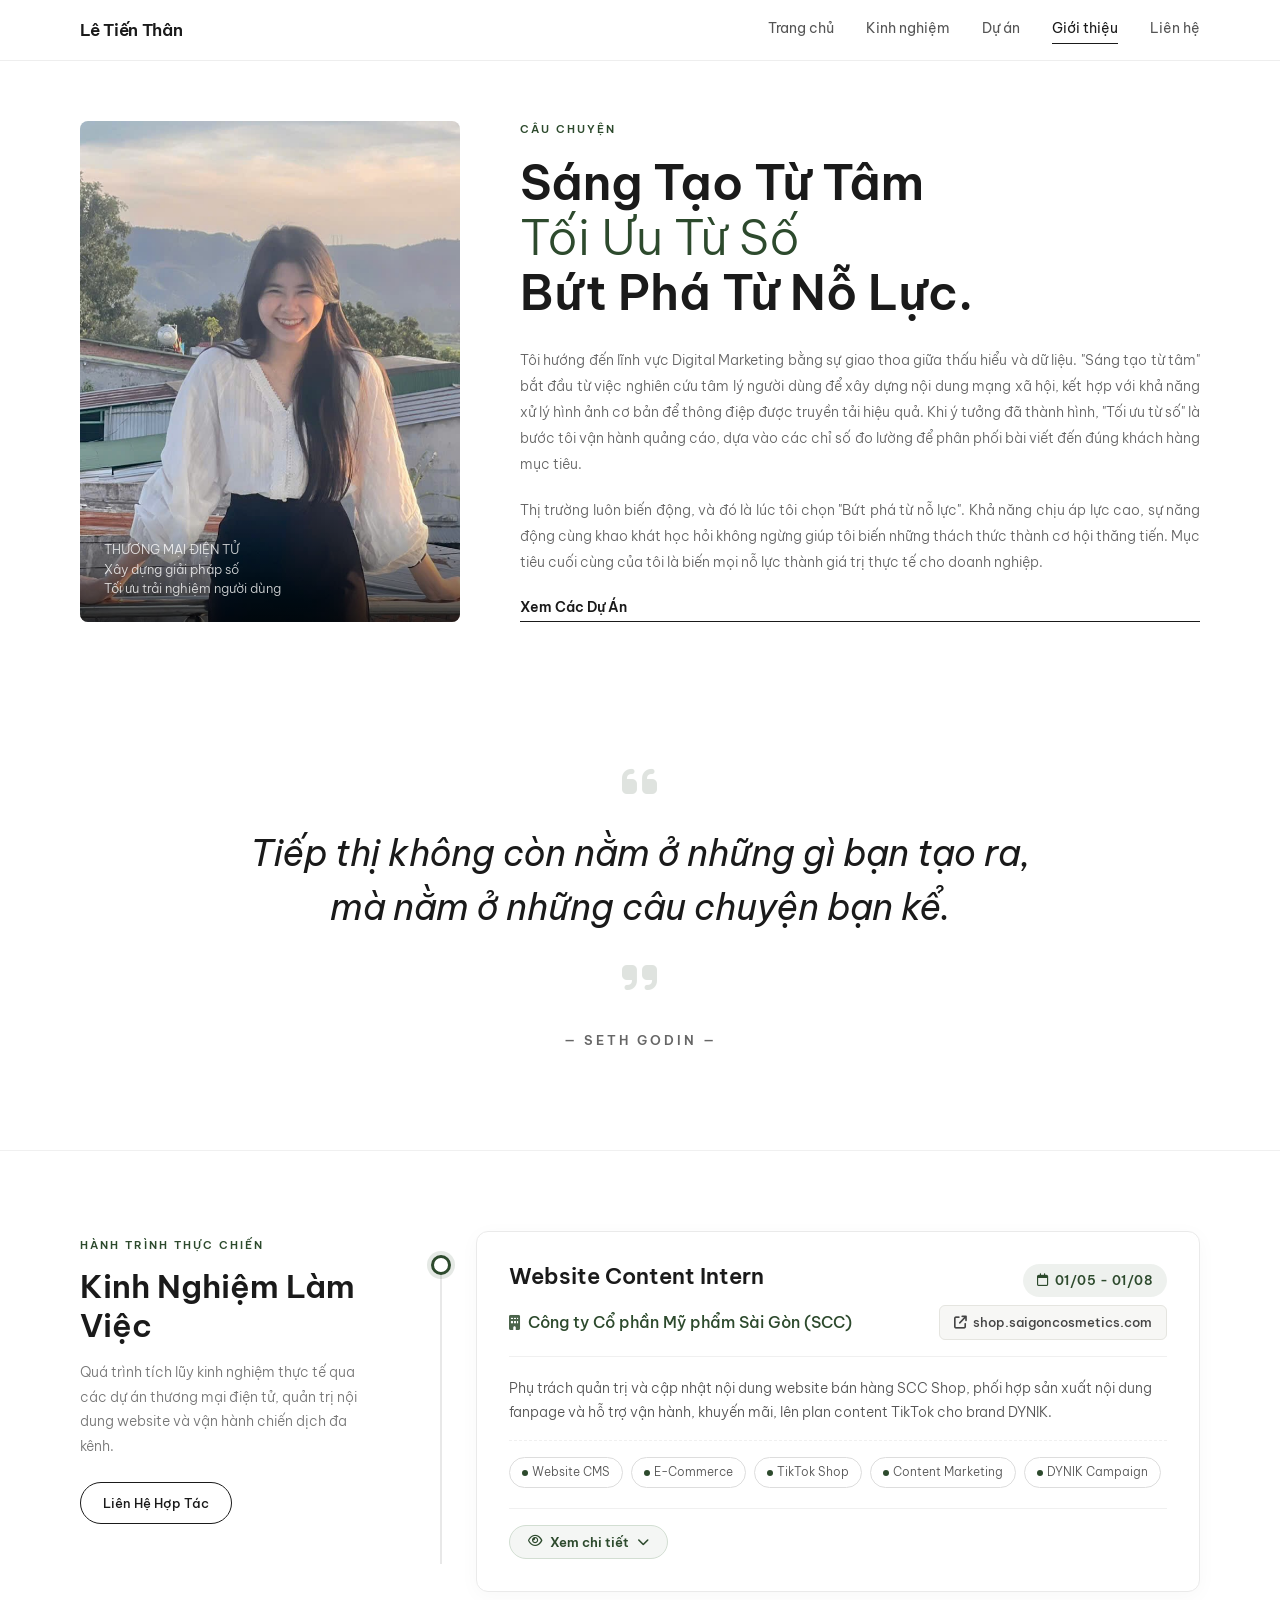
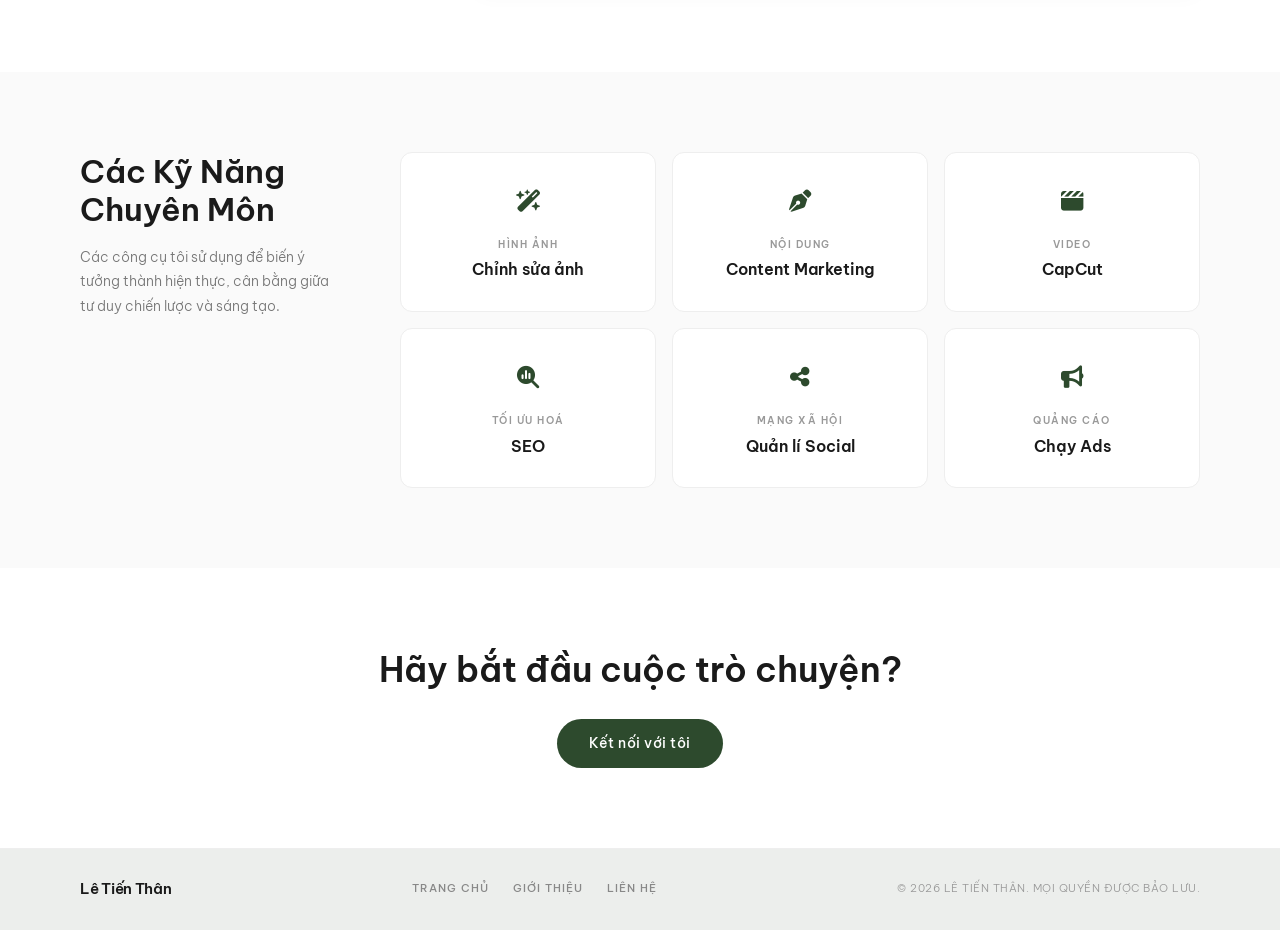
==== commit 8bd05f16: "add exp" ====
--- a/about.html
+++ b/about.html
@@ -20,6 +20,7 @@
       <a href="index.html" class="logo">Lê Tiến Thân</a>
       <nav class="nav">
         <a href="index.html">Trang chủ</a>
+        <a href="#experience">Kinh nghiệm</a>
         <a href="index.html#projects">Dự án</a>
         <a href="about.html" class="active">Giới thiệu</a>
         <a href="contact.html">Liên hệ</a>
@@ -76,6 +77,103 @@
     </div>
   </section>
 
+  <!-- EXPERIENCE -->
+  <section class="experience-section reveal" id="experience">
+    <div class="container">
+      <div class="experience-intro">
+        <span class="label-text">Hành Trình Thực Chiến</span>
+        <h2>Kinh Nghiệm Làm Việc</h2>
+        <p>Quá trình tích lũy kinh nghiệm thực tế qua các dự án thương mại điện tử, quản trị nội dung website và vận hành chiến dịch đa kênh.</p>
+        <a href="contact.html" class="btn-outline" style="font-size: 0.8rem; padding: 10px 22px;">Liên Hệ Hợp Tác</a>
+      </div>
+
+      <div class="experience-timeline">
+        <!-- Experience Item: SCC -->
+        <div class="experience-item">
+          <div class="experience-node" aria-hidden="true"></div>
+          <div class="experience-card">
+            <div class="experience-card-header">
+              <h3 class="experience-role">Website Content Intern</h3>
+              <span class="experience-period"><i class="fa-regular fa-calendar"></i> 01/05 - 01/08</span>
+            </div>
+
+            <div class="experience-company-wrap">
+              <span class="experience-company">
+                <i class="fa-solid fa-building"></i> Công ty Cổ phần Mỹ phẩm Sài Gòn (SCC)
+              </span>
+              <a href="https://shop.saigoncosmetics.com/" target="_blank" rel="noopener noreferrer" class="experience-product-link" title="Xem website dự án thực tế">
+                <i class="fa-solid fa-arrow-up-right-from-square"></i> shop.saigoncosmetics.com
+              </a>
+            </div>
+
+            <p class="experience-summary">
+              Phụ trách quản trị và cập nhật nội dung website bán hàng SCC Shop, phối hợp sản xuất nội dung fanpage và hỗ trợ vận hành, khuyến mãi, lên plan content TikTok cho brand DYNIK.
+            </p>
+
+            <div class="experience-tags-wrapper">
+              <div class="project-tags">
+                <span class="tag"><span class="dot"></span> Website CMS</span>
+                <span class="tag"><span class="dot"></span> E-Commerce</span>
+                <span class="tag"><span class="dot"></span> TikTok Shop</span>
+                <span class="tag"><span class="dot"></span> Content Marketing</span>
+                <span class="tag"><span class="dot"></span> DYNIK Campaign</span>
+              </div>
+            </div>
+
+            <!-- Nút bấm "Xem chi tiết" -->
+            <div class="experience-proof-action">
+              <button class="experience-proof-toggle" type="button" aria-expanded="false">
+                <i class="fa-regular fa-eye"></i> Xem chi tiết <i class="fa-solid fa-chevron-down"></i>
+              </button>
+            </div>
+
+            <!-- Khu vực chi tiết bung mở khi click -->
+            <div class="experience-proof-wrapper">
+              <div class="experience-detail-block">
+                <h4 class="experience-detail-heading"><i class="fa-solid fa-list-check"></i> Chi tiết công việc:</h4>
+                <ul class="experience-tasks">
+                  <li>Setup, quản lý và cập nhật nội dung website bán hàng thương mại điện tử của SCC.</li>
+                  <li>Hỗ trợ lên ý tưởng và xây dựng nội dung cho fanpage thương hiệu.</li>
+                  <li>Phản hồi tin nhắn, bình luận và chăm sóc khách hàng trên các fanpage của brand.</li>
+                  <li>Lập lệnh điều động hàng hóa cho brand <strong>DYNIK</strong> (vận hành kênh TikTok Shop).</li>
+                  <li>Hỗ trợ triển khai các chương trình khuyến mãi định kỳ cho brand <strong>DYNIK</strong>.</li>
+                  <li>Hỗ trợ lên plan định hướng content kênh TikTok <strong>DYNIK</strong> theo tháng.</li>
+                </ul>
+              </div>
+
+              <div class="experience-proof-heading" style="margin-top: 20px;">
+                <h4><i class="fa-solid fa-camera"></i> Ảnh minh chứng hoạt động:</h4>
+                <span>Tỉ lệ chuẩn 16:9</span>
+              </div>
+              <div class="proof-grid">
+                <!-- Khung Skeleton Mẫu 1 (Sau này thay <div class="skeleton-16-9"> bằng thẻ <img>) -->
+                <div class="proof-item">
+                  <div class="skeleton-16-9">
+                    <i class="fa-regular fa-image skeleton-icon"></i>
+                    <div class="skeleton-title">Minh chứng Website & CMS</div>
+                    <div class="skeleton-desc">Khung ảnh 16:9 - Chèn ảnh quản trị nội dung website SCC</div>
+                  </div>
+                </div>
+
+                <!-- Khung Skeleton Mẫu 2 -->
+                <div class="proof-item">
+                  <div class="skeleton-16-9">
+                    <i class="fa-brands fa-tiktok skeleton-icon"></i>
+                    <div class="skeleton-title">TikTok Shop & Plan Content DYNIK</div>
+                    <div class="skeleton-desc">Khung ảnh 16:9 - Chèn ảnh vận hành & kế hoạch content DYNIK</div>
+                  </div>
+                </div>
+              </div>
+            </div>
+
+          </div>
+        </div>
+
+        <!-- Lưu ý: Để thêm kinh nghiệm mới sau này, bạn chỉ cần sao chép toàn bộ khối .experience-item ở trên -->
+      </div>
+    </div>
+  </section>
+
   <!-- SKILLS -->
   <section class="skills-section reveal">
     <div class="container">
--- a/styles.css
+++ b/styles.css
@@ -594,6 +594,410 @@
 
 .about-content .view-link:hover {
   color: #2d4a2d;
+}
+
+/* ===== EXPERIENCE SECTION ===== */
+.experience-section {
+  padding: 80px 0;
+  background: #ffffff;
+  border-top: 1px solid #f0f0f0;
+}
+
+.experience-section .container {
+  display: flex;
+  gap: 60px;
+  align-items: flex-start;
+}
+
+.experience-intro {
+  flex: 0 0 280px;
+  position: sticky;
+  top: 90px;
+}
+
+.experience-intro .label-text {
+  margin-bottom: 12px;
+  display: inline-block;
+}
+
+.experience-intro h2 {
+  font-size: 2rem;
+  margin-bottom: 16px;
+  color: #1a1a1a;
+}
+
+.experience-intro p {
+  font-size: 0.9rem;
+  color: #777;
+  line-height: 1.7;
+  margin-bottom: 24px;
+}
+
+.experience-timeline {
+  flex: 1;
+  display: flex;
+  flex-direction: column;
+  gap: 32px;
+  position: relative;
+}
+
+/* Trục dọc timeline */
+.experience-timeline::before {
+  content: '';
+  position: absolute;
+  top: 28px;
+  bottom: 28px;
+  left: 20px;
+  width: 2px;
+  background: #e8e8e8;
+}
+
+.experience-item {
+  position: relative;
+  padding-left: 56px;
+}
+
+/* Node điểm neo mốc thời gian */
+.experience-node {
+  position: absolute;
+  left: 11px;
+  top: 24px;
+  width: 20px;
+  height: 20px;
+  border-radius: 50%;
+  background: #ffffff;
+  border: 3px solid #2d4a2d;
+  box-shadow: 0 0 0 4px rgba(45, 74, 45, 0.12);
+  z-index: 2;
+  transition: transform 0.3s ease, background-color 0.3s ease;
+}
+
+.experience-item:hover .experience-node {
+  transform: scale(1.2);
+  background: #2d4a2d;
+}
+
+/* Card kinh nghiệm */
+.experience-card {
+  background: #ffffff;
+  border: 1px solid #eaeaea;
+  border-radius: 12px;
+  padding: 32px;
+  box-shadow: 0 4px 20px rgba(0, 0, 0, 0.03);
+  transition: transform 0.3s ease, box-shadow 0.3s ease, border-color 0.3s ease;
+}
+
+.experience-card:hover {
+  transform: translateY(-3px);
+  box-shadow: 0 12px 28px rgba(0, 0, 0, 0.06);
+  border-color: #2d4a2d;
+}
+
+.experience-card-header {
+  display: flex;
+  justify-content: space-between;
+  align-items: flex-start;
+  flex-wrap: wrap;
+  gap: 12px;
+  margin-bottom: 8px;
+}
+
+.experience-role {
+  font-size: 1.35rem;
+  font-weight: 600;
+  color: #1a1a1a;
+}
+
+.experience-period {
+  display: inline-flex;
+  align-items: center;
+  gap: 6px;
+  background: rgba(45, 74, 45, 0.08);
+  color: #2d4a2d;
+  padding: 6px 14px;
+  border-radius: 20px;
+  font-size: 0.8rem;
+  font-weight: 600;
+  letter-spacing: 0.5px;
+}
+
+.experience-company-wrap {
+  display: flex;
+  align-items: center;
+  justify-content: space-between;
+  flex-wrap: wrap;
+  gap: 12px;
+  margin-bottom: 20px;
+  padding-bottom: 16px;
+  border-bottom: 1px solid #f0f0f0;
+}
+
+.experience-company {
+  font-size: 1rem;
+  font-weight: 500;
+  color: #2d4a2d;
+  display: inline-flex;
+  align-items: center;
+  gap: 8px;
+}
+
+.experience-company i {
+  font-size: 0.95rem;
+  opacity: 0.85;
+}
+
+.experience-product-link {
+  display: inline-flex;
+  align-items: center;
+  gap: 6px;
+  font-size: 0.82rem;
+  color: #444;
+  background: #f7f7f5;
+  padding: 6px 14px;
+  border-radius: 6px;
+  border: 1px solid #e5e5e0;
+  font-weight: 500;
+  transition: all 0.25s ease;
+}
+
+.experience-product-link:hover {
+  color: #2d4a2d;
+  border-color: #2d4a2d;
+  background: #fff;
+  box-shadow: 0 2px 8px rgba(0, 0, 0, 0.04);
+}
+
+.experience-tasks {
+  list-style: none;
+  margin: 0 0 24px 0;
+  padding: 0;
+  display: flex;
+  flex-direction: column;
+  gap: 10px;
+}
+
+.experience-tasks li {
+  position: relative;
+  padding-left: 22px;
+  font-size: 0.9rem;
+  color: #555;
+  line-height: 1.65;
+}
+
+.experience-tasks li::before {
+  content: '•';
+  position: absolute;
+  left: 4px;
+  top: -2px;
+  color: #2d4a2d;
+  font-size: 1.25rem;
+  font-weight: bold;
+}
+
+.experience-tags-wrapper {
+  padding-top: 16px;
+  border-top: 1px dashed #f0f0f0;
+}
+
+.experience-tags-title {
+  font-size: 0.72rem;
+  font-weight: 600;
+  text-transform: uppercase;
+  letter-spacing: 1px;
+  color: #888;
+  margin-bottom: 10px;
+}
+
+.experience-summary {
+  font-size: 0.9rem;
+  color: #555;
+  line-height: 1.65;
+  margin-bottom: 16px;
+}
+
+.experience-detail-block {
+  margin-bottom: 16px;
+}
+
+.experience-detail-heading {
+  font-size: 0.88rem;
+  font-weight: 600;
+  color: #1a1a1a;
+  display: flex;
+  align-items: center;
+  gap: 8px;
+  margin-bottom: 12px;
+}
+
+/* ===== PROOF GALLERY & 16:9 SKELETON LOADER ===== */
+.experience-proof-action {
+  margin-top: 20px;
+  padding-top: 16px;
+  border-top: 1px solid #f0f0f0;
+  display: flex;
+  align-items: center;
+  justify-content: space-between;
+  flex-wrap: wrap;
+  gap: 12px;
+}
+
+.experience-proof-toggle {
+  display: inline-flex;
+  align-items: center;
+  gap: 8px;
+  padding: 8px 18px;
+  border-radius: 20px;
+  font-size: 0.8rem;
+  font-weight: 600;
+  color: #2d4a2d;
+  background: #f4f6f4;
+  border: 1px solid #d2ded2;
+  cursor: pointer;
+  transition: all 0.25s ease;
+}
+
+.experience-proof-toggle:hover {
+  background: #2d4a2d;
+  color: #ffffff;
+  border-color: #2d4a2d;
+}
+
+.experience-proof-toggle i.fa-chevron-down {
+  font-size: 0.75rem;
+  transition: transform 0.3s ease;
+}
+
+.experience-proof-toggle.active {
+  background: #2d4a2d;
+  color: #ffffff;
+  border-color: #2d4a2d;
+}
+
+.experience-proof-toggle.active i.fa-chevron-down {
+  transform: rotate(180deg);
+}
+
+.experience-proof-wrapper {
+  display: none;
+  margin-top: 18px;
+  padding-top: 18px;
+  border-top: 1px dashed #e5e5e0;
+}
+
+.experience-proof-wrapper.show {
+  display: block;
+  animation: fadeInProof 0.35s ease forwards;
+}
+
+@keyframes fadeInProof {
+  from {
+    opacity: 0;
+    transform: translateY(-8px);
+  }
+  to {
+    opacity: 1;
+    transform: translateY(0);
+  }
+}
+
+.experience-proof-heading {
+  display: flex;
+  align-items: center;
+  justify-content: space-between;
+  margin-bottom: 12px;
+}
+
+.experience-proof-heading h4 {
+  font-size: 0.9rem;
+  font-weight: 600;
+  color: #1a1a1a;
+  display: inline-flex;
+  align-items: center;
+  gap: 8px;
+}
+
+.experience-proof-heading span {
+  font-size: 0.72rem;
+  color: #888;
+}
+
+.proof-grid {
+  display: grid;
+  grid-template-columns: repeat(auto-fit, minmax(260px, 1fr));
+  gap: 16px;
+}
+
+.proof-item {
+  position: relative;
+  aspect-ratio: 16 / 9;
+  border-radius: 8px;
+  overflow: hidden;
+  border: 1px solid #e5e5e5;
+  background: #fafafa;
+  box-shadow: 0 2px 10px rgba(0, 0, 0, 0.03);
+  transition: transform 0.3s ease, box-shadow 0.3s ease;
+}
+
+.proof-item:hover {
+  transform: translateY(-2px);
+  box-shadow: 0 6px 18px rgba(0, 0, 0, 0.08);
+}
+
+.proof-item img {
+  width: 100%;
+  height: 100%;
+  aspect-ratio: 16 / 9;
+  object-fit: cover;
+  display: block;
+}
+
+/* Skeleton Loading 16:9 */
+.skeleton-16-9 {
+  width: 100%;
+  height: 100%;
+  aspect-ratio: 16 / 9;
+  background: linear-gradient(90deg, #f2f4f2 20%, #e2e8e2 50%, #f2f4f2 80%);
+  background-size: 250% 100%;
+  animation: skeleton-shimmer 2s infinite ease-in-out;
+  border-radius: 8px;
+  border: 1.5px dashed #bfd0bf;
+  display: flex;
+  flex-direction: column;
+  align-items: center;
+  justify-content: center;
+  text-align: center;
+  padding: 16px;
+  box-sizing: border-box;
+}
+
+@keyframes skeleton-shimmer {
+  0% {
+    background-position: 200% 0;
+  }
+  100% {
+    background-position: -200% 0;
+  }
+}
+
+.skeleton-icon {
+  font-size: 1.4rem;
+  color: #2d4a2d;
+  opacity: 0.55;
+  margin-bottom: 6px;
+}
+
+.skeleton-title {
+  font-size: 0.8rem;
+  font-weight: 600;
+  color: #2d4a2d;
+  margin-bottom: 2px;
+}
+
+.skeleton-desc {
+  font-size: 0.7rem;
+  color: #777;
+  max-width: 220px;
+  line-height: 1.4;
 }
 
 /* ===== SKILLS SECTION ===== */
@@ -1233,6 +1637,16 @@
     flex: none;
   }
 
+  .experience-section .container {
+    flex-direction: column;
+    gap: 36px;
+  }
+
+  .experience-intro {
+    flex: none;
+    position: static;
+  }
+
   .contact-section .container {
     flex-direction: column;
   }
@@ -1318,6 +1732,44 @@
 
   .skill-card {
     padding: 20px;
+  }
+
+  .experience-section {
+    padding: 60px 0;
+  }
+
+  .experience-timeline::before {
+    left: 10px;
+  }
+
+  .experience-item {
+    padding-left: 36px;
+  }
+
+  .experience-node {
+    left: 2px;
+    top: 22px;
+    width: 18px;
+    height: 18px;
+  }
+
+  .experience-card {
+    padding: 22px 18px;
+  }
+
+  .experience-card-header {
+    flex-direction: column;
+    align-items: flex-start;
+  }
+
+  .experience-role {
+    font-size: 1.15rem;
+  }
+
+  .experience-company-wrap {
+    flex-direction: column;
+    align-items: flex-start;
+    gap: 10px;
   }
 
   .form-grid {
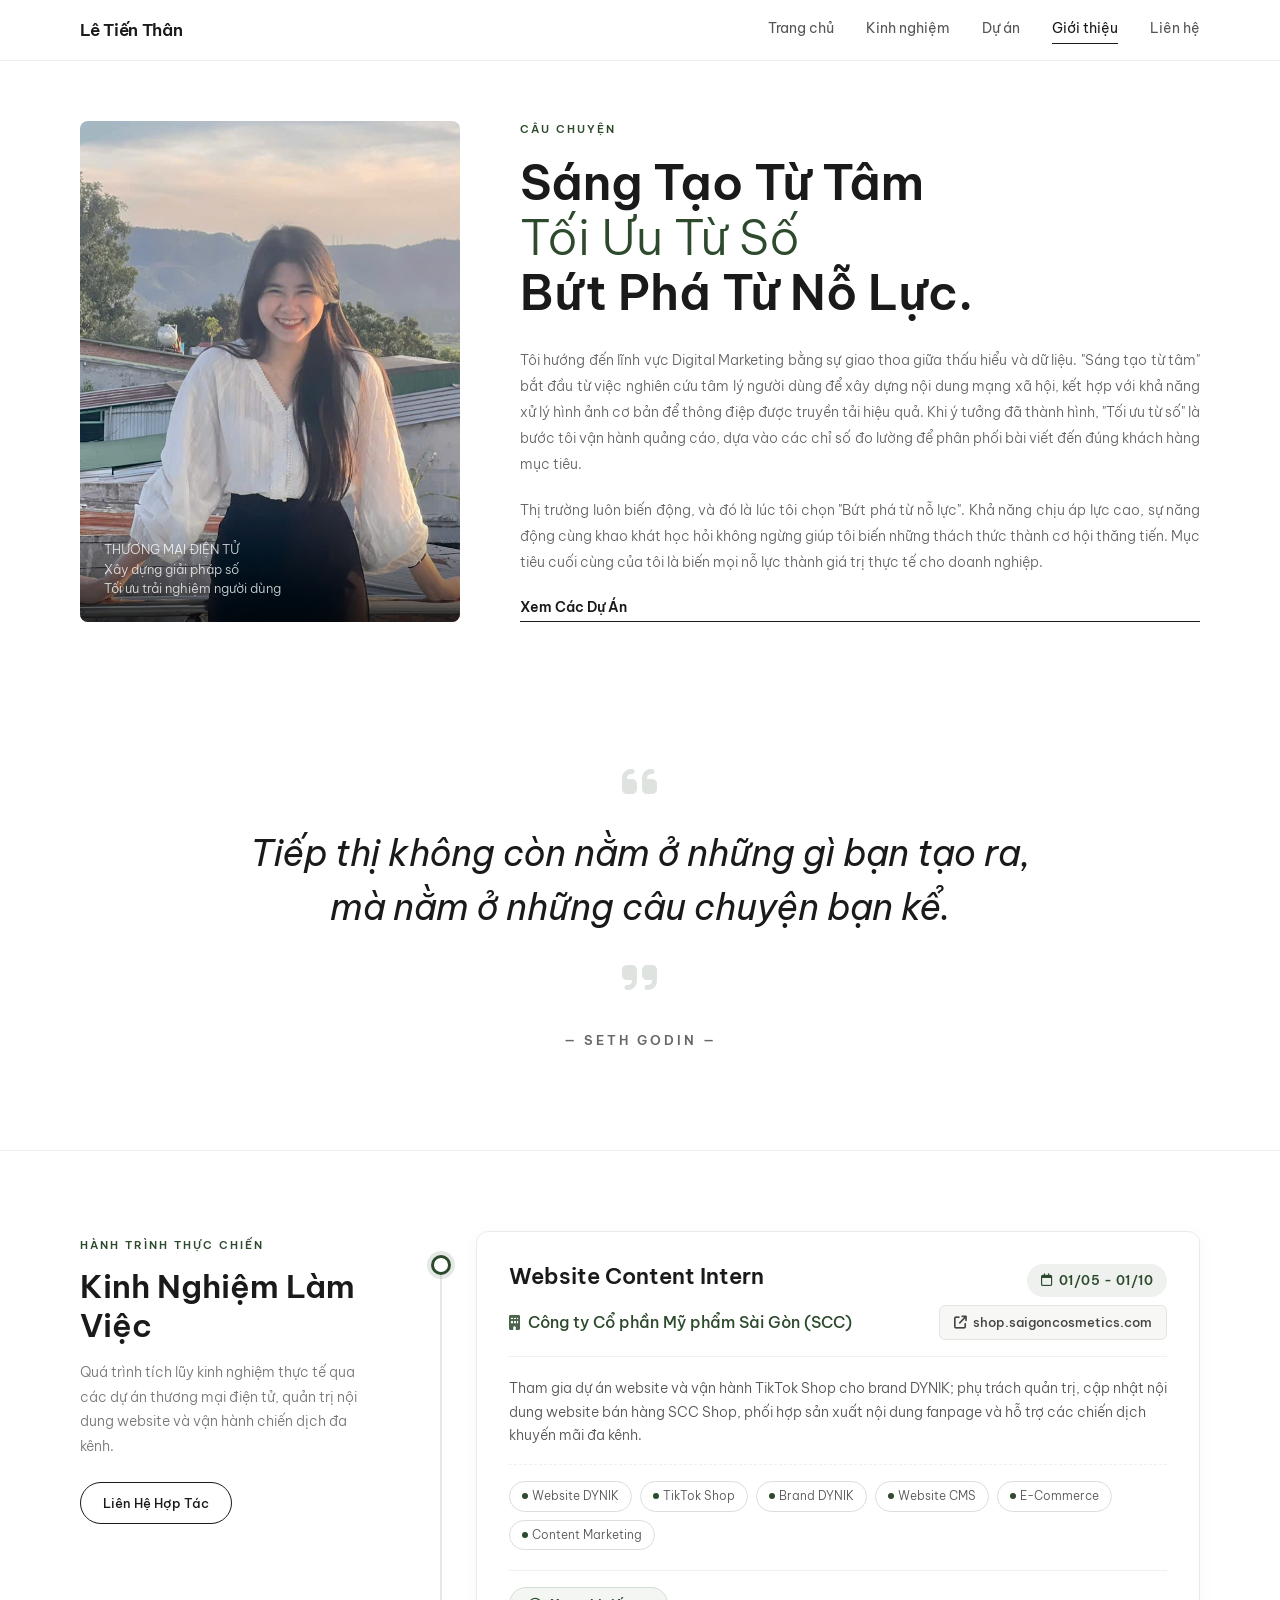
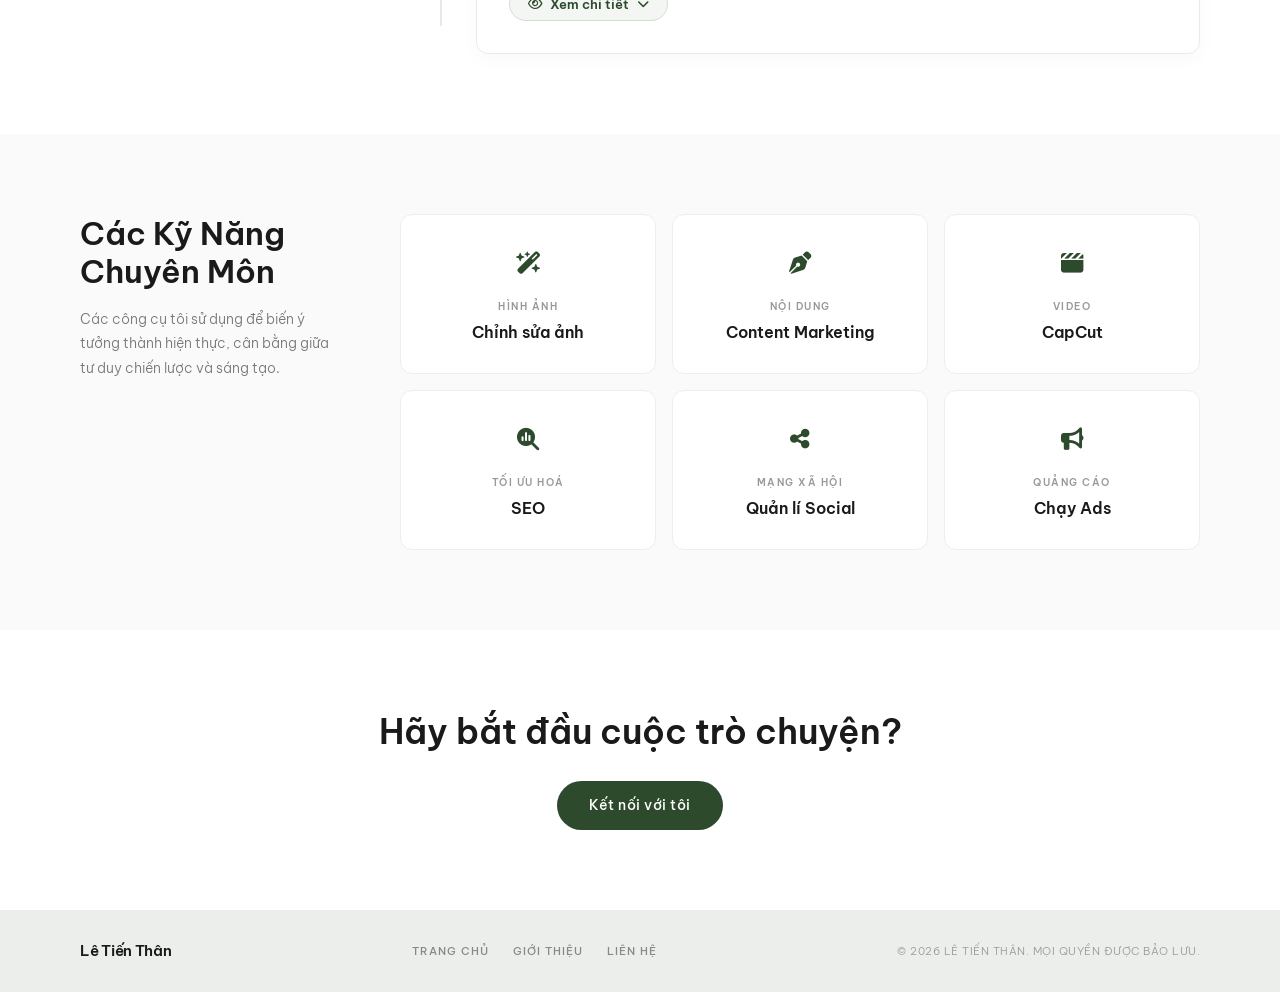
==== commit ecfb1173: "abc" ====
--- a/about.html
+++ b/about.html
@@ -94,7 +94,7 @@
           <div class="experience-card">
             <div class="experience-card-header">
               <h3 class="experience-role">Website Content Intern</h3>
-              <span class="experience-period"><i class="fa-regular fa-calendar"></i> 01/05 - 01/08</span>
+              <span class="experience-period"><i class="fa-regular fa-calendar"></i> 01/05 - 01/10</span>
             </div>
 
             <div class="experience-company-wrap">
@@ -107,16 +107,17 @@
             </div>
 
             <p class="experience-summary">
-              Phụ trách quản trị và cập nhật nội dung website bán hàng SCC Shop, phối hợp sản xuất nội dung fanpage và hỗ trợ vận hành, khuyến mãi, lên plan content TikTok cho brand DYNIK.
+              Tham gia dự án website và vận hành TikTok Shop cho brand DYNIK; phụ trách quản trị, cập nhật nội dung website bán hàng SCC Shop, phối hợp sản xuất nội dung fanpage và hỗ trợ các chiến dịch khuyến mãi đa kênh.
             </p>
 
             <div class="experience-tags-wrapper">
               <div class="project-tags">
+                <span class="tag"><span class="dot"></span> Website DYNIK</span>
+                <span class="tag"><span class="dot"></span> TikTok Shop</span>
+                <span class="tag"><span class="dot"></span> Brand DYNIK</span>
                 <span class="tag"><span class="dot"></span> Website CMS</span>
                 <span class="tag"><span class="dot"></span> E-Commerce</span>
-                <span class="tag"><span class="dot"></span> TikTok Shop</span>
                 <span class="tag"><span class="dot"></span> Content Marketing</span>
-                <span class="tag"><span class="dot"></span> DYNIK Campaign</span>
               </div>
             </div>
 
@@ -132,35 +133,33 @@
               <div class="experience-detail-block">
                 <h4 class="experience-detail-heading"><i class="fa-solid fa-list-check"></i> Chi tiết công việc:</h4>
                 <ul class="experience-tasks">
-                  <li>Setup, quản lý và cập nhật nội dung website bán hàng thương mại điện tử của SCC.</li>
-                  <li>Hỗ trợ lên ý tưởng và xây dựng nội dung cho fanpage thương hiệu.</li>
-                  <li>Phản hồi tin nhắn, bình luận và chăm sóc khách hàng trên các fanpage của brand.</li>
+                  <li>Tham gia dự án phát triển website và tối ưu trải nghiệm người dùng cho brand <strong>DYNIK</strong>.</li>
+                  <li>Tham gia vận hành kênh <strong>TikTok Shop DYNIK</strong>: thiết lập sản phẩm, liên kết gian hàng và xử lý luồng vận hành.</li>
                   <li>Lập lệnh điều động hàng hóa cho brand <strong>DYNIK</strong> (vận hành kênh TikTok Shop).</li>
-                  <li>Hỗ trợ triển khai các chương trình khuyến mãi định kỳ cho brand <strong>DYNIK</strong>.</li>
-                  <li>Hỗ trợ lên plan định hướng content kênh TikTok <strong>DYNIK</strong> theo tháng.</li>
+                  <li>Hỗ trợ triển khai các chương trình khuyến mãi định kỳ và chiến dịch bán hàng cho brand <strong>DYNIK</strong>.</li>
+                  <li>Hỗ trợ lên plan định hướng content và kịch bản video kênh TikTok <strong>DYNIK</strong> theo tháng.</li>
+                  <li>Setup, quản lý và cập nhật nội dung website bán hàng thương mại điện tử của SCC Shop.</li>
+                  <li>Hỗ trợ lên ý tưởng, xây dựng nội dung fanpage và phản hồi tin nhắn/chăm sóc khách hàng đa kênh.</li>
                 </ul>
               </div>
 
               <div class="experience-proof-heading" style="margin-top: 20px;">
-                <h4><i class="fa-solid fa-camera"></i> Ảnh minh chứng hoạt động:</h4>
-                <span>Tỉ lệ chuẩn 16:9</span>
+                <h4>Ảnh hoạt động:</h4>
               </div>
               <div class="proof-grid">
-                <!-- Khung Skeleton Mẫu 1 (Sau này thay <div class="skeleton-16-9"> bằng thẻ <img>) -->
-                <div class="proof-item">
-                  <div class="skeleton-16-9">
-                    <i class="fa-regular fa-image skeleton-icon"></i>
-                    <div class="skeleton-title">Minh chứng Website & CMS</div>
-                    <div class="skeleton-desc">Khung ảnh 16:9 - Chèn ảnh quản trị nội dung website SCC</div>
+                <div class="proof-item" data-fullsrc="images/scc.png" data-caption="Website Thương mại điện tử SCC Shop (shop.saigoncosmetics.com)">
+                  <img src="images/scc.png" alt="Website Thương mại điện tử SCC Shop" loading="lazy">
+                  <span class="proof-zoom-badge"><i class="fa-solid fa-magnifying-glass-plus"></i> Phóng to xem chi tiết</span>
+                  <div class="proof-caption">
+                    <i class="fa-solid fa-globe"></i> Website Thương mại điện tử SCC Shop
                   </div>
                 </div>
 
-                <!-- Khung Skeleton Mẫu 2 -->
-                <div class="proof-item">
-                  <div class="skeleton-16-9">
-                    <i class="fa-brands fa-tiktok skeleton-icon"></i>
-                    <div class="skeleton-title">TikTok Shop & Plan Content DYNIK</div>
-                    <div class="skeleton-desc">Khung ảnh 16:9 - Chèn ảnh vận hành & kế hoạch content DYNIK</div>
+                <div class="proof-item" data-fullsrc="images/dynik-tiktok.png" data-caption="Kênh TikTok & Video Content - Brand DYNIK (@dynikvn)">
+                  <img src="images/dynik-tiktok.png" alt="Kênh TikTok & Video Content - Brand DYNIK" loading="lazy">
+                  <span class="proof-zoom-badge"><i class="fa-solid fa-magnifying-glass-plus"></i> Phóng to xem chi tiết</span>
+                  <div class="proof-caption">
+                    <i class="fa-brands fa-tiktok"></i> Kênh TikTok & Video Content Brand DYNIK
                   </div>
                 </div>
               </div>
@@ -249,6 +248,24 @@
     <i class="fa-solid fa-arrow-up"></i>
   </button>
 
+  <!-- LIGHTBOX MODAL PHÓNG TO ẢNH CHO HR -->
+  <div class="lightbox-modal" id="image-lightbox" role="dialog" aria-modal="true" aria-hidden="true">
+    <div class="lightbox-content">
+      <button class="lightbox-close" id="lightbox-close" type="button" aria-label="Đóng phóng to">
+        <i class="fa-solid fa-xmark"></i>
+      </button>
+      <img src="" alt="Phóng to minh chứng" class="lightbox-image" id="lightbox-img">
+      <div class="lightbox-info">
+        <span class="lightbox-caption" id="lightbox-caption"></span>
+        <div class="lightbox-actions">
+          <a href="#" target="_blank" rel="noopener noreferrer" class="lightbox-link" id="lightbox-raw-link">
+            <i class="fa-solid fa-arrow-up-right-from-square"></i> Mở ảnh gốc (độ phân giải cao)
+          </a>
+        </div>
+      </div>
+    </div>
+  </div>
+
 </body>
 
 </html>
--- a/styles.css
+++ b/styles.css
@@ -923,8 +923,15 @@
 
 .proof-grid {
   display: grid;
-  grid-template-columns: repeat(auto-fit, minmax(260px, 1fr));
+  grid-template-columns: repeat(2, 1fr);
   gap: 16px;
+}
+
+@media (max-width: 640px) {
+  .proof-grid {
+    grid-template-columns: 1fr;
+    gap: 14px;
+  }
 }
 
 .proof-item {
@@ -932,15 +939,17 @@
   aspect-ratio: 16 / 9;
   border-radius: 8px;
   overflow: hidden;
-  border: 1px solid #e5e5e5;
+  border: 1px solid #e0e0e0;
   background: #fafafa;
   box-shadow: 0 2px 10px rgba(0, 0, 0, 0.03);
-  transition: transform 0.3s ease, box-shadow 0.3s ease;
+  transition: transform 0.3s ease, box-shadow 0.3s ease, border-color 0.3s ease;
+  cursor: zoom-in;
 }
 
 .proof-item:hover {
   transform: translateY(-2px);
-  box-shadow: 0 6px 18px rgba(0, 0, 0, 0.08);
+  box-shadow: 0 8px 20px rgba(0, 0, 0, 0.08);
+  border-color: #2d4a2d;
 }
 
 .proof-item img {
@@ -949,6 +958,184 @@
   aspect-ratio: 16 / 9;
   object-fit: cover;
   display: block;
+  transition: transform 0.4s ease;
+}
+
+.proof-item:hover img {
+  transform: scale(1.03);
+}
+
+.proof-zoom-badge {
+  position: absolute;
+  top: 10px;
+  right: 10px;
+  background: rgba(0, 0, 0, 0.65);
+  backdrop-filter: blur(4px);
+  color: #ffffff;
+  font-size: 0.68rem;
+  font-weight: 500;
+  padding: 4px 10px;
+  border-radius: 20px;
+  display: inline-flex;
+  align-items: center;
+  gap: 5px;
+  pointer-events: none;
+  transition: all 0.25s ease;
+  z-index: 2;
+}
+
+.proof-item:hover .proof-zoom-badge {
+  background: #2d4a2d;
+}
+
+.proof-caption {
+  position: absolute;
+  bottom: 0;
+  left: 0;
+  right: 0;
+  padding: 20px 12px 8px;
+  background: linear-gradient(transparent, rgba(0, 0, 0, 0.8));
+  color: #ffffff;
+  font-size: 0.76rem;
+  font-weight: 500;
+  display: flex;
+  align-items: center;
+  gap: 6px;
+  letter-spacing: 0.2px;
+  pointer-events: none;
+  z-index: 2;
+}
+
+/* ===== IMAGE LIGHTBOX MODAL ===== */
+.lightbox-modal {
+  position: fixed;
+  inset: 0;
+  z-index: 1000;
+  background: rgba(10, 15, 10, 0.92);
+  backdrop-filter: blur(8px);
+  display: flex;
+  align-items: center;
+  justify-content: center;
+  opacity: 0;
+  visibility: hidden;
+  transition: opacity 0.3s ease, visibility 0.3s ease;
+  padding: 24px;
+}
+
+.lightbox-modal.active {
+  opacity: 1;
+  visibility: visible;
+}
+
+.lightbox-content {
+  position: relative;
+  max-width: 95vw;
+  max-height: 92vh;
+  display: flex;
+  flex-direction: column;
+  align-items: center;
+}
+
+.lightbox-image {
+  max-width: 100%;
+  max-height: 82vh;
+  object-fit: contain;
+  border-radius: 8px;
+  box-shadow: 0 16px 48px rgba(0, 0, 0, 0.6);
+  border: 1px solid rgba(255, 255, 255, 0.1);
+}
+
+.lightbox-info {
+  display: flex;
+  align-items: center;
+  justify-content: space-between;
+  width: 100%;
+  margin-top: 14px;
+  color: #fff;
+  gap: 16px;
+  flex-wrap: wrap;
+}
+
+.lightbox-caption {
+  font-size: 0.9rem;
+  font-weight: 500;
+  color: #f0f0f0;
+}
+
+.lightbox-actions {
+  display: flex;
+  align-items: center;
+  gap: 16px;
+}
+
+.lightbox-link {
+  color: #a3e6a3;
+  font-size: 0.8rem;
+  display: inline-flex;
+  align-items: center;
+  gap: 6px;
+  text-decoration: underline;
+}
+
+.lightbox-link:hover {
+  color: #ffffff;
+}
+
+.lightbox-close {
+  position: absolute;
+  top: -44px;
+  right: 0;
+  color: #ffffff;
+  font-size: 1.5rem;
+  width: 36px;
+  height: 36px;
+  border-radius: 50%;
+  background: rgba(255, 255, 255, 0.15);
+  display: flex;
+  align-items: center;
+  justify-content: center;
+  cursor: pointer;
+  border: none;
+  transition: background 0.2s ease, transform 0.2s ease;
+}
+
+.lightbox-close:hover {
+  background: rgba(255, 255, 255, 0.3);
+  transform: scale(1.1);
+}
+
+@media (max-width: 768px) {
+  .lightbox-modal {
+    padding: 16px 12px;
+  }
+
+  .lightbox-content {
+    max-width: 98vw;
+    max-height: 94vh;
+  }
+
+  .lightbox-image {
+    max-height: 72vh;
+  }
+
+  .lightbox-close {
+    top: -38px;
+    right: 0;
+    width: 32px;
+    height: 32px;
+    font-size: 1.25rem;
+  }
+
+  .lightbox-info {
+    flex-direction: column;
+    align-items: flex-start;
+    gap: 8px;
+    margin-top: 10px;
+  }
+
+  .lightbox-caption {
+    font-size: 0.8rem;
+  }
 }
 
 /* Skeleton Loading 16:9 */
